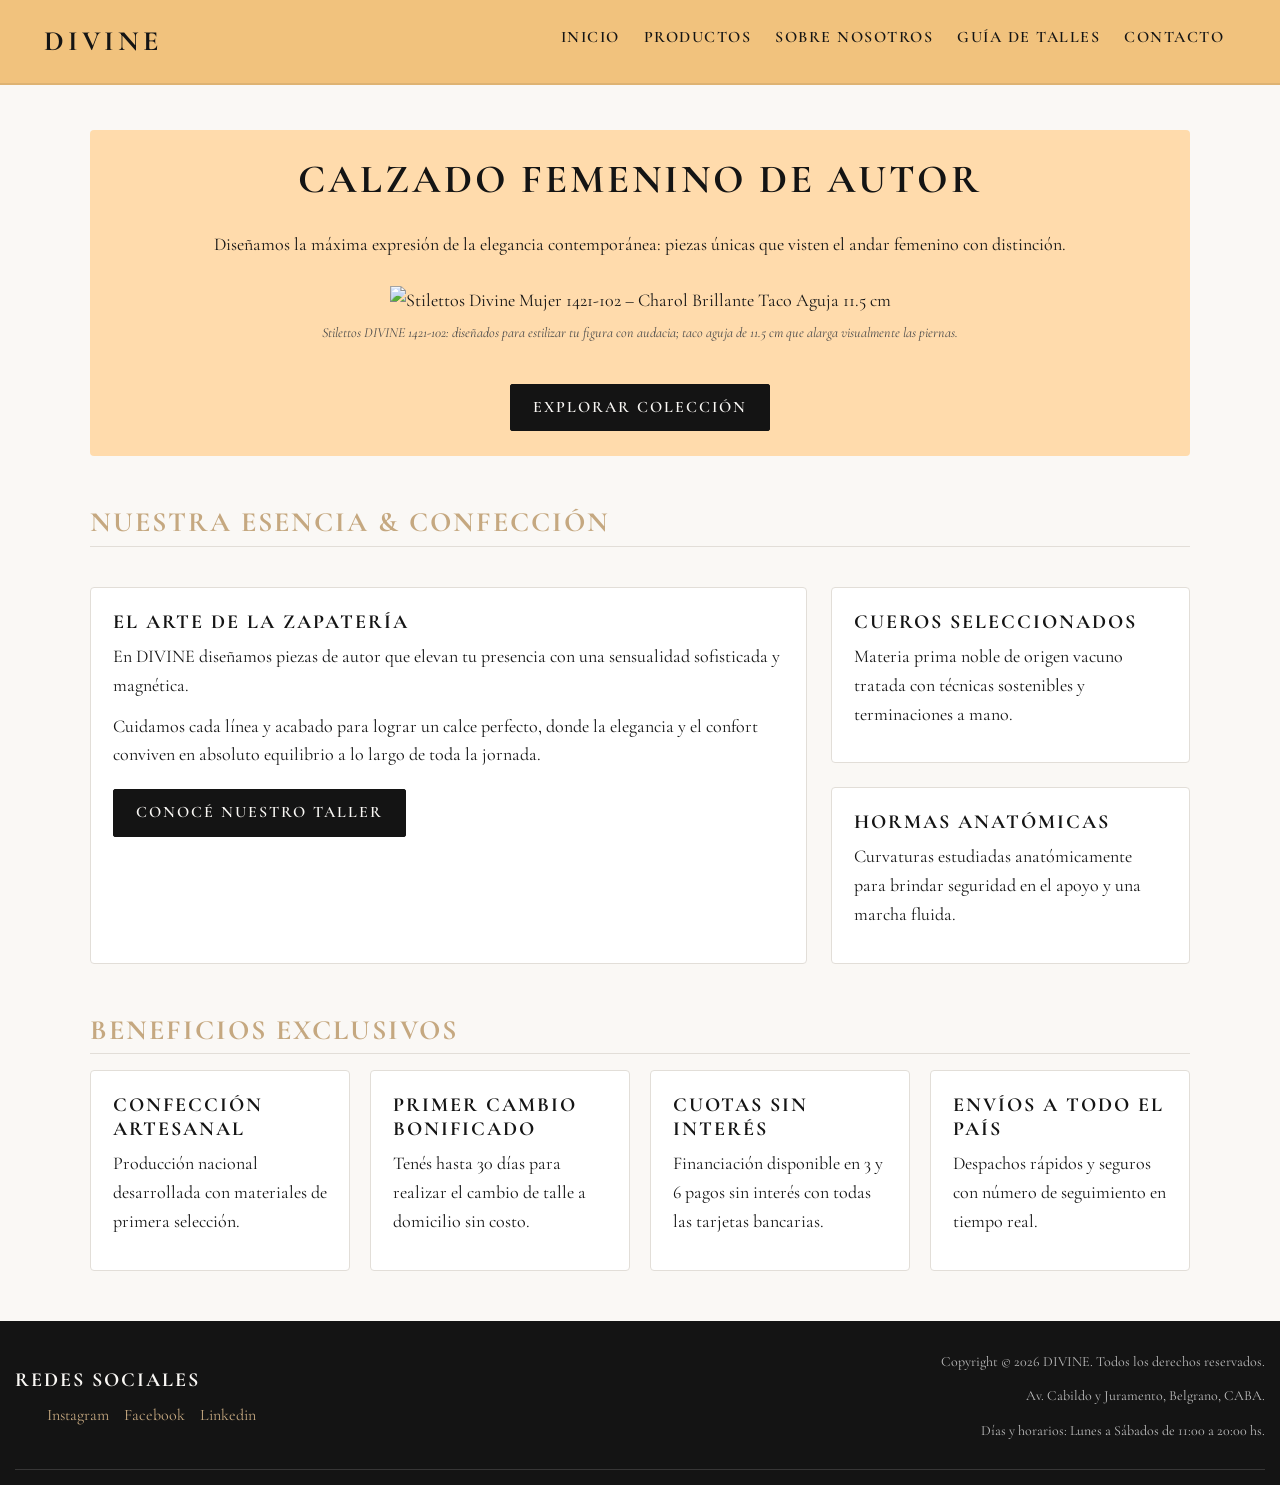
==== index.html @ efc58c6a "integracion de  bootstrap  aplicando navbar, responsive, carousel layout" ====
<!DOCTYPE html>
<html lang="es">

<head>
    <meta charset="UTF-8">
    <meta name="viewport" content="width=device-width, initial-scale=1.0">
    <title>DIVINE | Inicio</title>
    <!-- Google Fonts -->
    <link rel="preconnect" href="https://fonts.googleapis.com">
    <link rel="preconnect" href="https://fonts.gstatic.com" crossorigin>
    <link href="https://fonts.googleapis.com/css2?family=Cormorant+Garamond:ital,wght@0,300..700;1,300..700&family=Playfair+Display:ital,wght@0,400..900;1,400..900&family=Playwrite+BE+WAL+Guides&display=swap" rel="stylesheet">
    <!-- Bootstrap  -->
    <link href="https://cdn.jsdelivr.net/npm/bootstrap@5.3.3/dist/css/bootstrap.min.css" rel="stylesheet" integrity="sha384-QWTKZyjpPEjISv5WaRU9OFeRpok6YctnYmDr5pNlyT2bRjXh0JMhjY6hW+ALEwIH" crossorigin="anonymous">
    <!-- css -->
    <link rel="stylesheet" href="styles/styles.css">
</head>

<body>

    <!-- Header con Navbar responsiva de Bootstrap con menú colapsable -->
    <header class="p-0">
        <nav class="navbar navbar-expand-lg navbar-divine w-100">
            <div class="container-fluid px-3 px-lg-4">
                <a class="navbar-brand navbar-brand-divine" href="index.html">DIVINE</a>
                <button class="navbar-toggler" type="button" data-bs-toggle="collapse" data-bs-target="#navDivineMenu" aria-controls="navDivineMenu" aria-expanded="false" aria-label="Abrir menú de navegación">
                    <span class="navbar-toggler-icon"></span>
                </button>
                <div class="collapse navbar-collapse justify-content-end" id="navDivineMenu">
                    <ul class="navbar-nav mb-2 mb-lg-0 text-center">
                        <li class="nav-item"><a class="nav-link nav-link-divine active" aria-current="page" href="index.html">Inicio</a></li>
                        <li class="nav-item"><a class="nav-link nav-link-divine" href="pages/productos.html">Productos</a></li>
                        <li class="nav-item"><a class="nav-link nav-link-divine" href="pages/sobre-nosotros.html">Sobre nosotros</a></li>
                        <li class="nav-item"><a class="nav-link nav-link-divine" href="pages/guia-talles.html">Guía de Talles</a></li>
                        <li class="nav-item"><a class="nav-link nav-link-divine" href="pages/contacto.html">Contacto</a></li>
                    </ul>
                </div>
            </div>
        </nav>
    </header>

    <main>
        <!-- Sección de presentación Hero -->
        <section class="hero">
            <h1>Calzado Femenino de Autor</h1>
            <p>Diseñamos la máxima expresión de la elegancia contemporánea: piezas únicas que visten el andar femenino con distinción.</p>
            <figure>
                <img src="img/stilettos-beige-divine.jpg" alt="Stilettos Divine Mujer 1421-102 – Charol Brillante Taco Aguja 11.5 cm">
                <figcaption>Stilettos DIVINE 1421-102: diseñados para estilizar tu figura con audacia; taco aguja de 11.5 cm que alarga visualmente las piernas.</figcaption>
            </figure>
            <a href="pages/productos.html" class="btn-divine mt-2">Explorar Colección</a>
        </section>

        <!-- SECCIÓN MAESTRA CON CSS GRID Y GRID-TEMPLATE-AREAS (Con interacción de tarjetas) -->
        <section class="grid-complejo">
            <h2 class="area-titulo">Nuestra Esencia & Confección</h2>

            <article class="area-principal">
                <h3>El Arte de la Zapatería</h3>
                <p>En DIVINE diseñamos piezas de autor que elevan tu presencia con una sensualidad sofisticada y magnética.</p>
                <p>Cuidamos cada línea y acabado para lograr un calce perfecto, donde la elegancia y el confort conviven en absoluto equilibrio a lo largo de toda la jornada.</p>
                <a href="pages/sobre-nosotros.html" class="btn-divine mt-2 align-self-start">Conocé Nuestro Taller</a>
            </article>

            <article class="area-item-uno">
                <h3>Cueros Seleccionados</h3>
                <p>Materia prima noble de origen vacuno tratada con técnicas sostenibles y terminaciones a mano.</p>
            </article>

            <article class="area-item-dos">
                <h3>Hormas Anatómicas</h3>
                <p>Curvaturas estudiadas anatómicamente para brindar seguridad en el apoyo y una marcha fluida.</p>
            </article>
        </section>

        <!-- Sección de beneficios responsiva (Tarjetas con pseudoclase :hover) -->
        <section>
            <h2>Beneficios Exclusivos</h2>
            <div class="contenedor-beneficios">
                <article>
                    <h3>Confección Artesanal</h3>
                    <p>Producción nacional desarrollada con materiales de primera selección.</p>
                </article>

                <article>
                    <h3>Primer Cambio Bonificado</h3>
                    <p>Tenés hasta 30 días para realizar el cambio de talle a domicilio sin costo.</p>
                </article>

                <article>
                    <h3>Cuotas Sin Interés</h3>
                    <p>Financiación disponible en 3 y 6 pagos sin interés con todas las tarjetas bancarias.</p>
                </article>

                <article>
                    <h3>Envíos a Todo el País</h3>
                    <p>Despachos rápidos y seguros con número de seguimiento en tiempo real.</p>
                </article>
            </div>
        </section>
    </main>

    <footer>
        <div class="contenedor-footer">
            <div>
                <h3 class="redessocialeswhite">Redes sociales</h3>
                <ul>
                    <li><a href="https://www.instagram.com/" target="_blank" rel="noopener noreferrer">Instagram</a></li>
                    <li><a href="http://www.facebook.com" target="_blank" rel="noopener noreferrer">Facebook</a></li>
                    <li><a href="https://ar.linkedin.com/" target="_blank" rel="noopener noreferrer">Linkedin</a></li>
                </ul>
            </div>

            <div>
                <p>Copyright © 2026 DIVINE. Todos los derechos reservados.</p>
                <p>Av. Cabildo y Juramento, Belgrano, CABA.</p>
                <p>Días y horarios: Lunes a Sábados de 11:00 a 20:00 hs.</p>
            </div>
        </div>
    </footer>

    <!-- Bootstrap -->
    <script src="https://cdn.jsdelivr.net/npm/bootstrap@5.3.3/dist/js/bootstrap.bundle.min.js" integrity="sha384-YvpcrYf0tY3lHB60NNkmXc5s9fDVZLESaAA55NDzOxhy9GkcIdslK1eN7N6jIeHz" crossorigin="anonymous"></script>

</body>
</html>
---- styles/styles.css ----
/* ==========================================================================
   RESETEO GLOBAL Y BOX MODEL (MOBILE-FIRST)
   ========================================================================== */
* {
    margin: 0;
    padding: 0;
    box-sizing: border-box;
}

/* ==========================================================================
   TIPOGRAFÍA Y ESTILOS GENERALES DEL CUERPO (BASE MOBILE)
   ========================================================================== */
body {
    font-family: 'Cormorant Garamond', Georgia, serif;
    font-size: 18px;
    font-weight: 400;
    line-height: 1.6;
    color: #141414;            /* Negro carbón */
    background-color: #FAF8F5; /* Marfil / blanco hueso */
    overflow-x: hidden;
}

p {
    margin-bottom: 12px;
}

img {
    max-width: 100%;
    height: auto;
    display: block;
}


/* ==========================================================================
   ============================== HEADER ====================================
   ========================================================================== */

/* Base mobile: apilado vertical y fluido */
header {
    background-color: rgb(241, 194, 125);
    padding: 16px 20px;
    display: flex;
    flex-direction: column;
    align-items: center;
    gap: 12px;
    border-bottom: 1px solid rgba(0, 0, 0, 0.08);
}

header h1,
.logo-marca {
    font-family: 'Cormorant Garamond', Georgia, serif;
    font-size: 28px;
    font-weight: 700;
    text-transform: uppercase;
    letter-spacing: 4px;
    color: #141414 !important;
    text-decoration: none;
    margin-bottom: 0;
}

/* Navbar de Bootstrap adaptada a la marca */
.navbar-divine {
    background-color: rgb(241, 194, 125) !important;
    border-bottom: 1px solid rgba(0, 0, 0, 0.08);
    padding: 14px 20px;
}

.navbar-brand-divine {
    font-family: 'Cormorant Garamond', Georgia, serif;
    font-size: 28px;
    font-weight: 700;
    text-transform: uppercase;
    letter-spacing: 4px;
    color: #141414 !important;
    text-decoration: none;
    transition: opacity 0.25s ease;
}

.navbar-brand-divine:hover {
    opacity: 0.85;
}

.nav-link-divine {
    font-family: 'Cormorant Garamond', Georgia, serif;
    font-size: 16px;
    font-weight: 600;
    text-transform: uppercase;
    letter-spacing: 1.5px;
    color: #141414 !important;
    padding: 6px 12px !important;
    transition: color 0.25s ease;
}

.nav-link-divine:hover {
    color: #ffffff !important;
}

.nav-link-divine:focus {
    outline: 2px dashed #141414;
    outline-offset: 2px;
}

.nav-link-divine:active {
    color: #734c0f !important;
}

.navbar-toggler {
    border-color: #141414 !important;
}

/* Navegación tradicional */
nav {
    display: flex;
    flex-wrap: wrap;
    justify-content: center;
    align-items: center;
    gap: 14px;
}

nav a {
    font-family: 'Cormorant Garamond', Georgia, serif;
    font-size: 15px;
    font-weight: 600;
    text-transform: uppercase;
    letter-spacing: 1.5px;
    text-decoration: none;
    color: #141414;
    padding-bottom: 2px;
    transition: color 0.2s ease, border-bottom 0.2s ease;
}

nav a:hover {
    color: #ffffff;
    border-bottom: 1px solid #ffffff;
}


/* ==========================================================================
   =============================== MAIN =====================================
   ========================================================================== */

main {
    width: 100%;
    max-width: 1150px;
    margin: 25px auto;
    padding: 0 15px;
}

/* Encabezados y jerarquía */
h1, h2, h3, h4 {
    font-family: 'Cormorant Garamond', Georgia, serif;
    font-weight: 700;
    text-transform: uppercase;
    letter-spacing: 2px;
    color: #141414;
}

h1 {
    font-size: 32px;
    letter-spacing: 3px;
    text-align: center;
    margin-bottom: 12px;
}

h2 {
    font-size: 24px;
    color: #C5A880;            /* Dorado champagne */
    margin-bottom: 16px;
    border-bottom: 1px solid #E2DED8;
    padding-bottom: 6px;
}

h3 {
    font-size: 20px;
    margin-bottom: 8px;
}

section {
    margin-bottom: 35px;
}

/* Hero Section Base Mobile */
.hero {
    background-color: rgb(255, 219, 172);
    padding: 25px 15px;
    border-radius: 4px;
    display: flex;
    flex-direction: column;
    align-items: center;
    text-align: center;
    gap: 15px;
}

.hero figure {
    display: flex;
    flex-direction: column;
    align-items: center;
    gap: 8px;
}

.hero figcaption {
    font-size: 14px;
    font-style: italic;
    color: #4A4A4A;
    max-width: 650px;
}

/* ==========================================================================
   CAROUSEL BOOTSTRAP ADAPTADO Y CORREGIDO
   ========================================================================== */
.carousel-divine {
    max-width: 900px;              /* Ancho acotado para calzado editorial */
    margin: 0 auto 40px auto;     /* Centrado horizontal */
    border-radius: 6px;
    overflow: hidden;
    background-color: #141414;     /* Fondo negro para eliminar franjas desalineadas */
    box-shadow: 0 8px 24px rgba(0, 0, 0, 0.12);
}

.carousel-divine .carousel-item {
    height: 480px;                 /* Altura equilibrada para ver todo el zapato */
    background-color: #141414;
    text-align: center;
}

.carousel-divine .carousel-item img {
    height: 100%;
    width: 100%;
    object-fit: contain;           /* Muestra el producto completo sin recortarlo */
    object-position: center;
    display: block;
    margin: 0 auto;
    transition: transform 0.4s ease;
}

.carousel-divine .carousel-item:hover img {
    transform: scale(1.02);
}

/* Epígrafes legibles sobre la foto */
.carousel-caption-divine {
    background: rgba(20, 20, 20, 0.75);
    backdrop-filter: blur(4px);
    border-radius: 4px;
    padding: 10px 18px;
    bottom: 25px;
    left: 10%;
    right: 10%;
}

.carousel-caption-divine h3 {
    color: #FAF8F5;
    font-size: 20px;
    letter-spacing: 2px;
    margin-bottom: 4px;
}

.carousel-caption-divine p {
    color: #dfd9ce;
    font-size: 14px;
    margin-bottom: 0;
}

/* Controles anterior y siguiente */
.carousel-control-prev,
.carousel-control-next {
    width: 8%;
    transition: background-color 0.3s ease;
}

.carousel-control-prev:hover,
.carousel-control-next:hover {
    background-color: rgba(20, 20, 20, 0.3);
}

/* Ajuste responsive para celulares */
@media (max-width: 768px) {
    .carousel-divine .carousel-item {
        height: 320px;
    }

    .carousel-caption-divine {
        bottom: 15px;
        padding: 6px 12px;
    }

    .carousel-caption-divine h3 {
        font-size: 16px;
    }

    .carousel-caption-divine p {
        font-size: 12px;
    }
}

/* --------------------------------------------------------------------------
   CSS GRID MAESTRO (Mobile-First: 1 columna con grid-template-areas)
   -------------------------------------------------------------------------- */
.grid-complejo {
    display: grid;
    grid-template-columns: 1fr;
    grid-template-areas:
        "area-titulo"
        "area-principal"
        "area-item-uno"
        "area-item-dos";
    gap: 18px;
}

.area-titulo {
    grid-area: area-titulo;
}

.area-principal {
    grid-area: area-principal;
}

.area-item-uno {
    grid-area: area-item-uno;
}

.area-item-dos {
    grid-area: area-item-dos;
}

/* Tarjetas y Contenedores Pequeños (Box Model: padding >= 20px) */
article,
.tarjeta-grid {
    background-color: #FFFFFF;
    border: 1px solid #E2DED8;
    border-radius: 4px;
    padding: 22px;              /* Cumple con el mínimo de 20px */
    display: flex;
    flex-direction: column;
    justify-content: flex-start;
    transition: transform 0.25s ease, box-shadow 0.25s ease, border-color 0.25s ease;
}

article:hover,
.tarjeta-grid:hover {
    transform: translateY(-4px);
    box-shadow: 0 8px 20px rgba(0, 0, 0, 0.08);
    border-color: #C5A880;
}

/* Contenedor flexible de beneficios para móvil */
.contenedor-beneficios {
    display: flex;
    flex-direction: column;
    gap: 18px;
}

/* Botón interactivo general */
.btn-divine {
    display: inline-block;
    background-color: #141414;
    color: #FAF8F5;
    padding: 10px 22px;
    font-family: 'Cormorant Garamond', Georgia, serif;
    font-size: 16px;
    font-weight: 600;
    text-transform: uppercase;
    letter-spacing: 2px;
    border: 1px solid #141414;
    border-radius: 2px;
    text-decoration: none;
    transition: background-color 0.25s ease, color 0.25s ease, transform 0.15s ease, box-shadow 0.25s ease;
}

.btn-divine:hover {
    background-color: #C5A880;
    color: #141414;
    border-color: #C5A880;
    box-shadow: 0 4px 12px rgba(197, 168, 128, 0.35);
}

.btn-divine:focus {
    outline: 2px dashed #141414;
    outline-offset: 3px;
}

.btn-divine:active {
    background-color: #996515;
    transform: scale(0.98);
}

/* Listas ordenadas e ítems descriptivos */
ol, ul {
    margin-left: 20px;
    margin-bottom: 15px;
}

li {
    margin-bottom: 8px;
}

/* ==========================================================================
   SECCIÓN DE RESEÑAS Y COMENTARIOS (PAGES/PRODUCTOS.HTML)
   ========================================================================== */
.seccion-resenas {
    margin-top: 50px;
    margin-bottom: 50px;
}

.tarjeta-resena {
    background-color: #FFFFFF;
    border: 1px solid #E2DED8;
    border-radius: 4px;
    padding: 24px; /* Supera el mínimo de 20px */
    display: flex;
    flex-direction: column;
    justify-content: space-between;
    transition: transform 0.25s ease, box-shadow 0.25s ease, border-color 0.25s ease;
}

/* Efecto hover interactivo */
.tarjeta-resena:hover {
    transform: translateY(-4px);
    box-shadow: 0 8px 20px rgba(0, 0, 0, 0.08);
    border-color: #C5A880;
}

.estrellas-calificacion {
    color: #C5A880; /* Dorado champagne */
    font-size: 18px;
    letter-spacing: 2px;
}

.resena-producto {
    font-size: 19px;
    font-weight: 700;
    color: #141414;
    margin-bottom: 8px;
}

.resena-texto {
    font-style: italic;
    font-size: 16px;
    color: #333333;
    line-height: 1.5;
    flex-grow: 1;
    margin-bottom: 15px;
}

.resena-autor {
    display: flex;
    justify-content: space-between;
    align-items: center;
    border-top: 1px solid #E2DED8;
    padding-top: 10px;
    font-size: 14px;
}

.autor-nombre {
    font-weight: 600;
    color: #141414;
    text-transform: uppercase;
    letter-spacing: 1px;
}

.autor-ciudad {
    color: #777777;
    font-style: italic;
}


/* ==========================================================================
   ============================== FOOTER ====================================
   ========================================================================== */

footer {
    background-color: #141414;
    color: #FAF8F5;
    padding: 30px 15px 15px;
    display: flex;
    flex-direction: column;
    align-items: center;
    gap: 20px;
}

.contenedor-footer {
    width: 100%;
    display: flex;
    flex-direction: column;
    align-items: center;
    gap: 15px;
    padding-bottom: 15px;
    border-bottom: 1px solid rgba(250, 248, 245, 0.15);
    text-align: center;
}

.redessocialeswhite {
    color: #FAF8F5;
}

footer ul {
    list-style: none;
    display: flex;
    gap: 15px;
    margin-left: 0;
    margin-bottom: 0;
}

footer a {
    color: #C5A880;
    text-decoration: none;
    font-size: 16px;
    transition: color 0.2s ease;
}

footer a:hover {
    color: #FAF8F5;
    text-decoration: underline;
}

footer div:last-child p {
    text-align: center;
    font-size: 14px;
    color: #BDBDBD;
}


/* ==========================================================================
   BREAKPOINT DESKTOP (CRITERIO: min-width: 1024px)
   ========================================================================== */
@media (min-width: 1024px) {

    /* Header distribuido con logo a un extremo y enlaces al otro */
    header {
        padding: 20px 45px;
        flex-direction: row;
        justify-content: space-between;
    }

    nav {
        gap: 26px;
    }

    nav a {
        font-size: 17px;
    }

    main {
        margin: 45px auto;
        padding: 0 25px;
    }

    h1 {
        font-size: 40px;
    }

    h2 {
        font-size: 28px;
    }

    section {
        margin-bottom: 50px;
    }

    /* Transformación a Grilla Multicolumna con unidades fr */
    .grid-complejo {
        grid-template-columns: 2fr 1fr;
        grid-template-rows: auto 1fr 1fr;
        grid-template-areas:
            "area-titulo       area-titulo"
            "area-principal    area-item-uno"
            "area-principal    area-item-dos";
        gap: 24px;
    }

    /* Beneficios en fila de 4 columnas fluidas con Flexbox */
    .contenedor-beneficios {
        flex-direction: row;
        flex-wrap: wrap;
        gap: 20px;
    }

    .contenedor-beneficios article {
        flex: 1 1 calc(25% - 20px);
        min-width: 220px;
    }

    /* Footer en fila con separación simétrica */
    .contenedor-footer {
        flex-direction: row;
        justify-content: space-between;
        text-align: left;
    }

    footer div:last-child p { 
        text-align: right;
    }
}
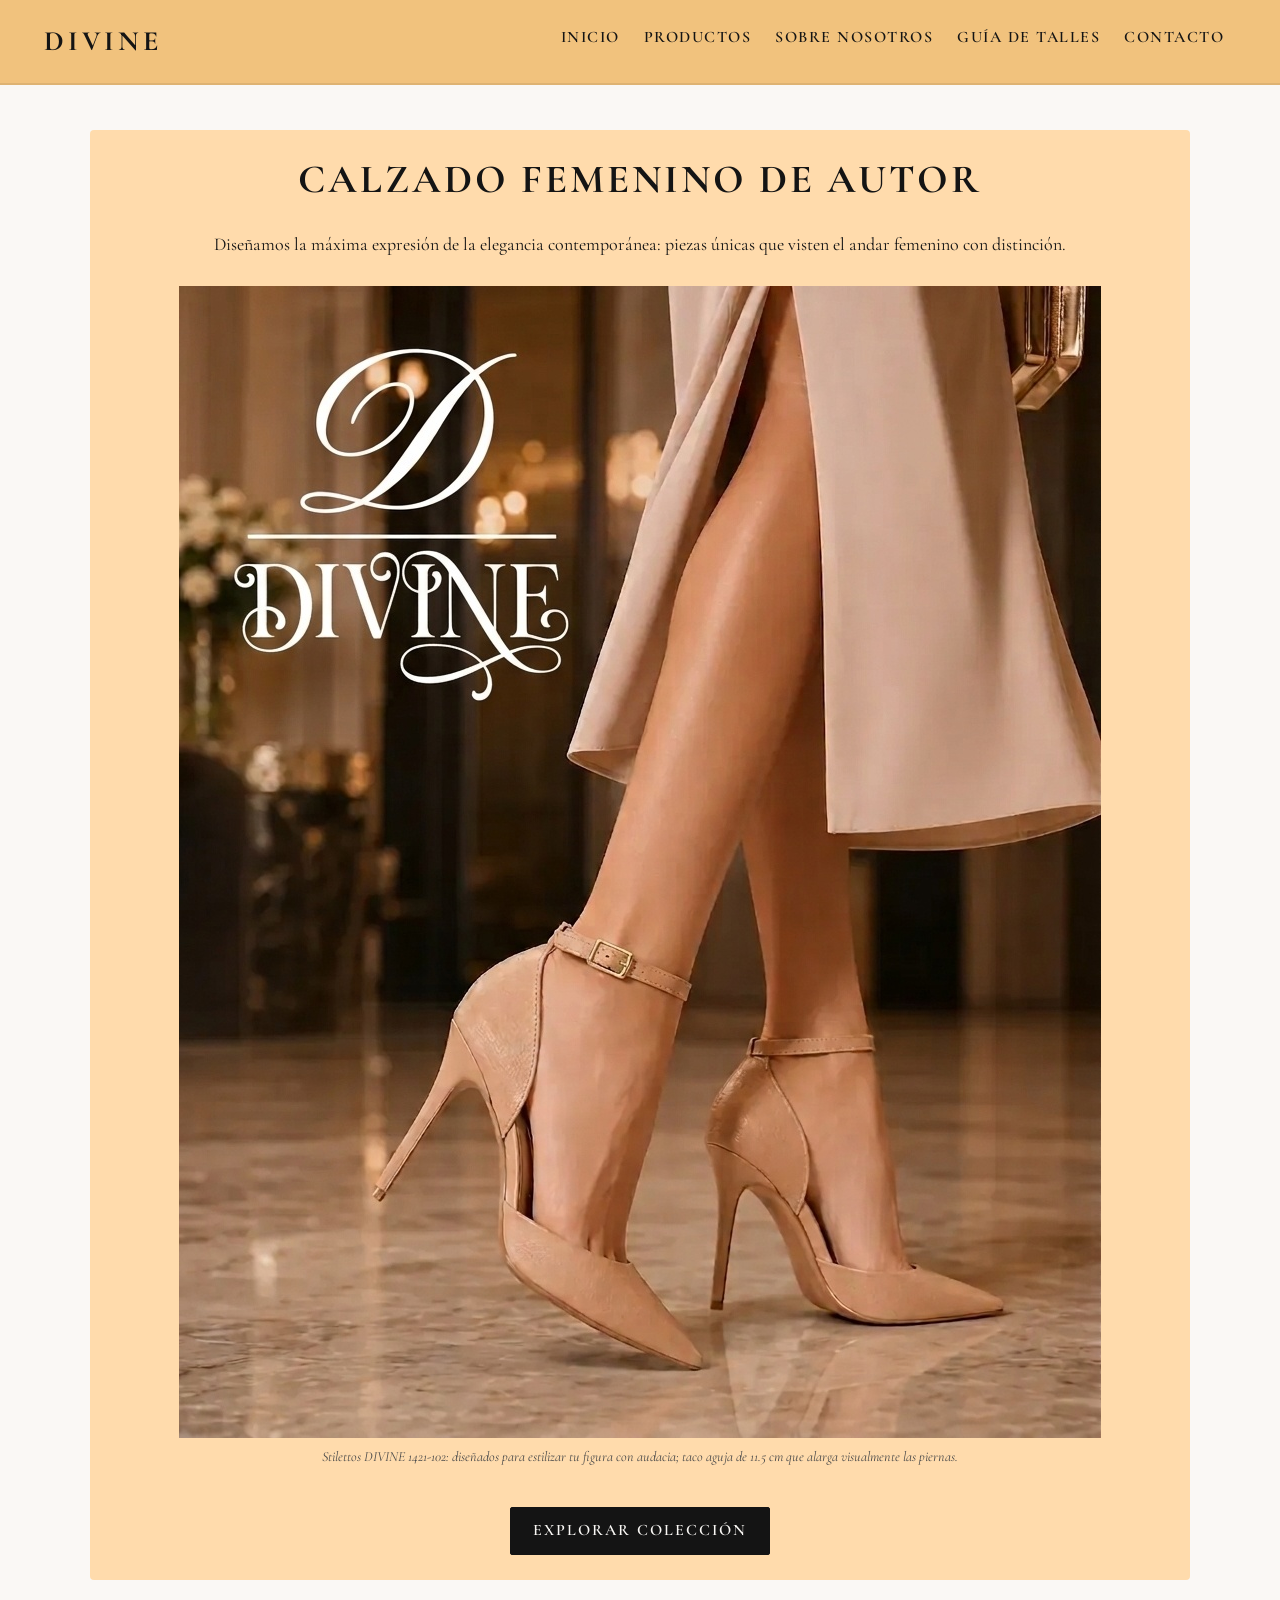
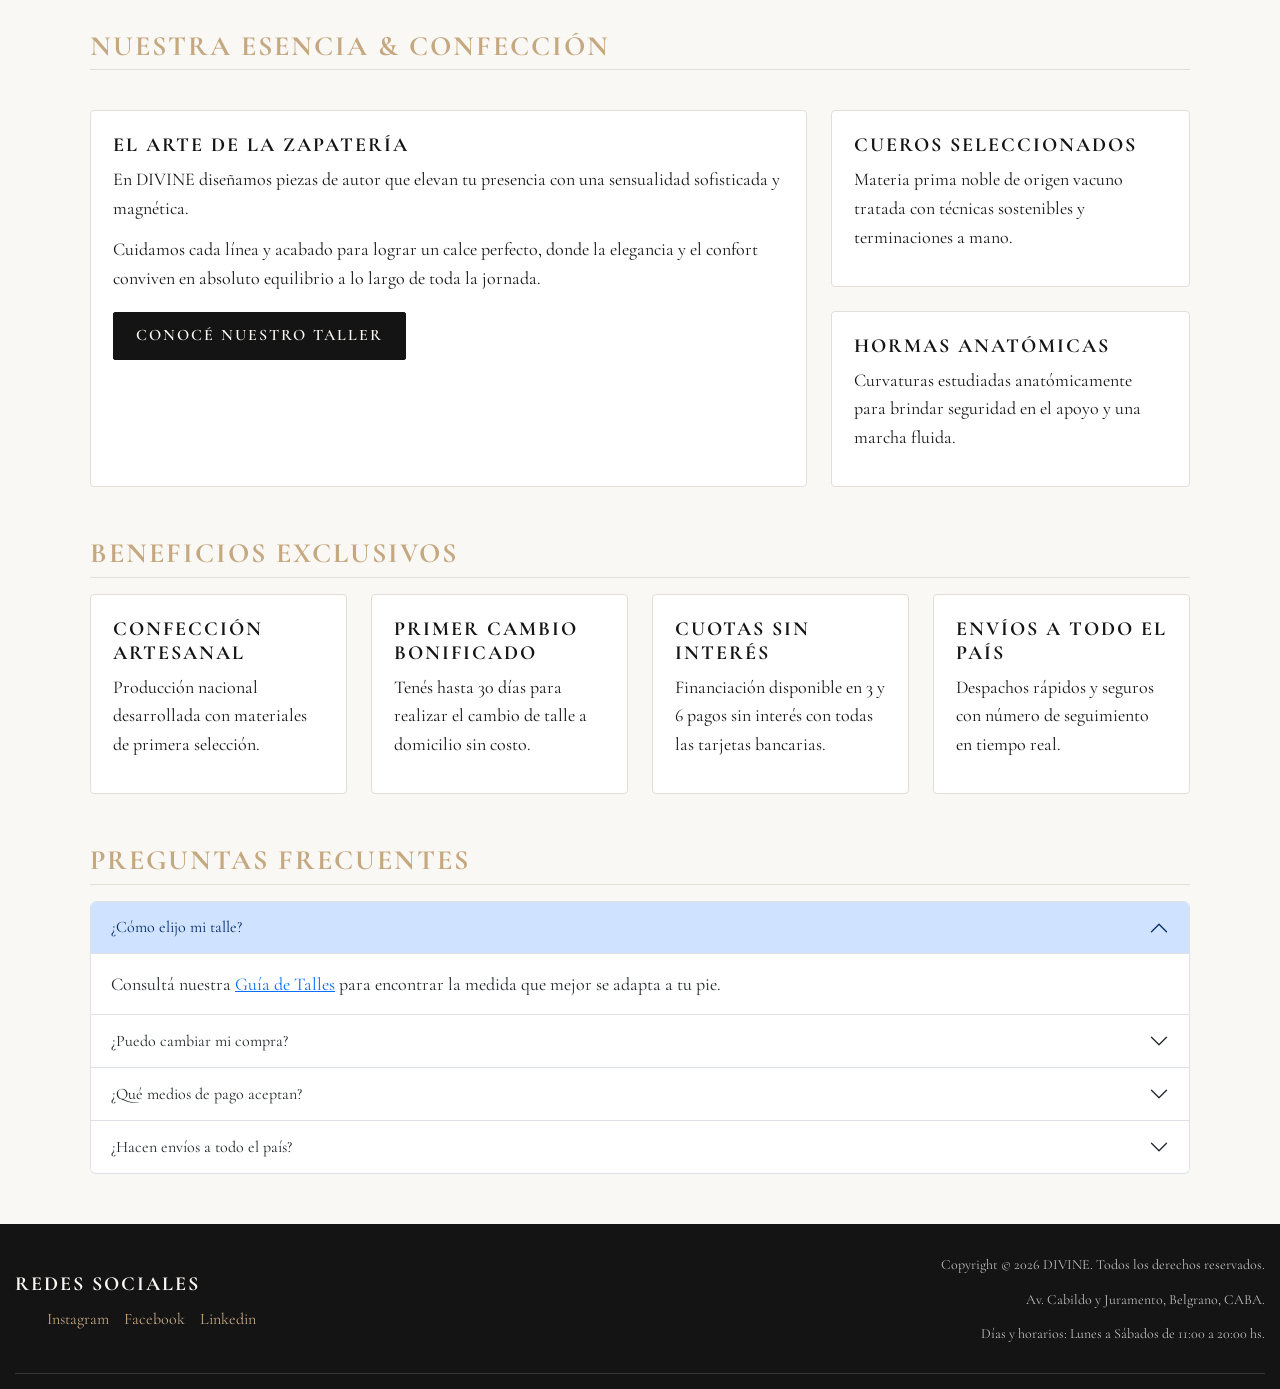
==== commit 7351c923: "Agrego grid de Bootstrap y acordeón en index.html" ====
--- a/index.html
+++ b/index.html
@@ -72,29 +72,98 @@
             </article>
         </section>
 
-        <!-- Sección de beneficios responsiva (Tarjetas con pseudoclase :hover) -->
+        <!-- Sección de beneficios con GRID SYSTEM DE BOOTSTRAP (row / col) -->
+        <!-- 1 columna en celular, 2 en tablet y 4 en pantallas grandes -->
         <section>
             <h2>Beneficios Exclusivos</h2>
-            <div class="contenedor-beneficios">
-                <article>
-                    <h3>Confección Artesanal</h3>
-                    <p>Producción nacional desarrollada con materiales de primera selección.</p>
-                </article>
+            <div class="row g-4">
+                <div class="col-12 col-md-6 col-lg-3">
+                    <article class="h-100">
+                        <h3>Confección Artesanal</h3>
+                        <p>Producción nacional desarrollada con materiales de primera selección.</p>
+                    </article>
+                </div>
 
-                <article>
-                    <h3>Primer Cambio Bonificado</h3>
-                    <p>Tenés hasta 30 días para realizar el cambio de talle a domicilio sin costo.</p>
-                </article>
+                <div class="col-12 col-md-6 col-lg-3">
+                    <article class="h-100">
+                        <h3>Primer Cambio Bonificado</h3>
+                        <p>Tenés hasta 30 días para realizar el cambio de talle a domicilio sin costo.</p>
+                    </article>
+                </div>
 
-                <article>
-                    <h3>Cuotas Sin Interés</h3>
-                    <p>Financiación disponible en 3 y 6 pagos sin interés con todas las tarjetas bancarias.</p>
-                </article>
+                <div class="col-12 col-md-6 col-lg-3">
+                    <article class="h-100">
+                        <h3>Cuotas Sin Interés</h3>
+                        <p>Financiación disponible en 3 y 6 pagos sin interés con todas las tarjetas bancarias.</p>
+                    </article>
+                </div>
 
-                <article>
-                    <h3>Envíos a Todo el País</h3>
-                    <p>Despachos rápidos y seguros con número de seguimiento en tiempo real.</p>
-                </article>
+                <div class="col-12 col-md-6 col-lg-3">
+                    <article class="h-100">
+                        <h3>Envíos a Todo el País</h3>
+                        <p>Despachos rápidos y seguros con número de seguimiento en tiempo real.</p>
+                    </article>
+                </div>
+            </div>
+        </section>
+
+        <!-- COMPONENTE INTERACTIVO DE BOOTSTRAP: Acordeón de preguntas frecuentes -->
+        <section>
+            <h2>Preguntas Frecuentes</h2>
+            <div class="accordion accordion-divine" id="faqDivine">
+
+                <div class="accordion-item">
+                    <h3 class="accordion-header">
+                        <button class="accordion-button" type="button" data-bs-toggle="collapse" data-bs-target="#faq1" aria-expanded="true" aria-controls="faq1">
+                            ¿Cómo elijo mi talle?
+                        </button>
+                    </h3>
+                    <div id="faq1" class="accordion-collapse collapse show" data-bs-parent="#faqDivine">
+                        <div class="accordion-body">
+                            Consultá nuestra <a href="pages/guia-talles.html">Guía de Talles</a> para encontrar la medida que mejor se adapta a tu pie.
+                        </div>
+                    </div>
+                </div>
+
+                <div class="accordion-item">
+                    <h3 class="accordion-header">
+                        <button class="accordion-button collapsed" type="button" data-bs-toggle="collapse" data-bs-target="#faq2" aria-expanded="false" aria-controls="faq2">
+                            ¿Puedo cambiar mi compra?
+                        </button>
+                    </h3>
+                    <div id="faq2" class="accordion-collapse collapse" data-bs-parent="#faqDivine">
+                        <div class="accordion-body">
+                            Sí. Tenés hasta 30 días para realizar el primer cambio de talle a domicilio, sin costo.
+                        </div>
+                    </div>
+                </div>
+
+                <div class="accordion-item">
+                    <h3 class="accordion-header">
+                        <button class="accordion-button collapsed" type="button" data-bs-toggle="collapse" data-bs-target="#faq3" aria-expanded="false" aria-controls="faq3">
+                            ¿Qué medios de pago aceptan?
+                        </button>
+                    </h3>
+                    <div id="faq3" class="accordion-collapse collapse" data-bs-parent="#faqDivine">
+                        <div class="accordion-body">
+                            Aceptamos todas las tarjetas bancarias, con financiación en 3 y 6 cuotas sin interés.
+                        </div>
+                    </div>
+                </div>
+
+                <div class="accordion-item">
+                    <h3 class="accordion-header">
+                        <button class="accordion-button collapsed" type="button" data-bs-toggle="collapse" data-bs-target="#faq4" aria-expanded="false" aria-controls="faq4">
+                            ¿Hacen envíos a todo el país?
+                        </button>
+                    </h3>
+                    <div id="faq4" class="accordion-collapse collapse" data-bs-parent="#faqDivine">
+                        <div class="accordion-body">
+                            Sí, enviamos a todo el país con número de seguimiento en tiempo real.
+                        </div>
+                    </div>
+                </div>
+
             </div>
         </section>
     </main>
@@ -122,4 +191,4 @@
     <script src="https://cdn.jsdelivr.net/npm/bootstrap@5.3.3/dist/js/bootstrap.bundle.min.js" integrity="sha384-YvpcrYf0tY3lHB60NNkmXc5s9fDVZLESaAA55NDzOxhy9GkcIdslK1eN7N6jIeHz" crossorigin="anonymous"></script>
 
 </body>
-</html>+</html>
--- a/styles/styles.css
+++ b/styles/styles.css
@@ -1,594 +1,530 @@
-
-/* ==========================================================================
-   RESETEO GLOBAL Y BOX MODEL (MOBILE-FIRST)
-   ========================================================================== */
 * {
-    margin: 0;
-    padding: 0;
-    box-sizing: border-box;
-}
-
-/* ==========================================================================
-   TIPOGRAFÍA Y ESTILOS GENERALES DEL CUERPO (BASE MOBILE)
-   ========================================================================== */
+  margin: 0;
+  padding: 0;
+  box-sizing: border-box;
+}
+
 body {
-    font-family: 'Cormorant Garamond', Georgia, serif;
-    font-size: 18px;
-    font-weight: 400;
-    line-height: 1.6;
-    color: #141414;            /* Negro carbón */
-    background-color: #FAF8F5; /* Marfil / blanco hueso */
-    overflow-x: hidden;
+  background-color: #FAF8F5;
+  overflow-x: hidden;
 }
 
 p {
-    margin-bottom: 12px;
+  margin-bottom: 12px;
 }
 
 img {
-    max-width: 100%;
-    height: auto;
-    display: block;
-}
-
-
-/* ==========================================================================
-   ============================== HEADER ====================================
-   ========================================================================== */
-
-/* Base mobile: apilado vertical y fluido */
+  max-width: 100%;
+  height: auto;
+  display: block;
+}
+
+main {
+  width: 100%;
+  max-width: 1150px;
+  margin: 25px auto;
+  padding: 0 15px;
+}
+@media (min-width: 1024px) {
+  main {
+    margin: 45px auto;
+    padding: 0 25px;
+  }
+}
+
+section {
+  margin-bottom: 35px;
+}
+@media (min-width: 1024px) {
+  section {
+    margin-bottom: 50px;
+  }
+}
+
+ol,
+ul {
+  margin-left: 20px;
+  margin-bottom: 15px;
+}
+
+li {
+  margin-bottom: 8px;
+}
+
+body {
+  font-family: "Cormorant Garamond", Georgia, serif;
+  font-size: 18px;
+  font-weight: 400;
+  line-height: 1.6;
+  color: #141414;
+}
+
+h1,
+h2,
+h3,
+h4 {
+  font-family: "Cormorant Garamond", Georgia, serif;
+  font-weight: 700;
+  text-transform: uppercase;
+  letter-spacing: 2px;
+  color: #141414;
+}
+
+h1 {
+  font-size: 32px;
+  letter-spacing: 3px;
+  text-align: center;
+  margin-bottom: 12px;
+}
+@media (min-width: 1024px) {
+  h1 {
+    font-size: 40px;
+  }
+}
+
+h2 {
+  font-size: 24px;
+  color: #C5A880;
+  margin-bottom: 16px;
+  border-bottom: 1px solid #E2DED8;
+  padding-bottom: 6px;
+}
+@media (min-width: 1024px) {
+  h2 {
+    font-size: 28px;
+  }
+}
+
+h3 {
+  font-size: 20px;
+  margin-bottom: 8px;
+}
+
 header {
-    background-color: rgb(241, 194, 125);
-    padding: 16px 20px;
-    display: flex;
-    flex-direction: column;
-    align-items: center;
-    gap: 12px;
-    border-bottom: 1px solid rgba(0, 0, 0, 0.08);
+  background-color: rgb(241, 194, 125);
+  padding: 16px 20px;
+  display: flex;
+  flex-direction: column;
+  align-items: center;
+  gap: 12px;
+  border-bottom: 1px solid rgba(0, 0, 0, 0.08);
+}
+@media (min-width: 1024px) {
+  header {
+    padding: 20px 45px;
+    flex-direction: row;
+    justify-content: space-between;
+  }
 }
 
 header h1,
 .logo-marca {
-    font-family: 'Cormorant Garamond', Georgia, serif;
-    font-size: 28px;
-    font-weight: 700;
-    text-transform: uppercase;
-    letter-spacing: 4px;
-    color: #141414 !important;
-    text-decoration: none;
-    margin-bottom: 0;
-}
-
-/* Navbar de Bootstrap adaptada a la marca */
+  font-family: "Cormorant Garamond", Georgia, serif;
+  font-size: 28px;
+  font-weight: 700;
+  text-transform: uppercase;
+  letter-spacing: 4px;
+  color: #141414 !important;
+  text-decoration: none;
+  margin-bottom: 0;
+}
+
 .navbar-divine {
-    background-color: rgb(241, 194, 125) !important;
-    border-bottom: 1px solid rgba(0, 0, 0, 0.08);
-    padding: 14px 20px;
+  background-color: rgb(241, 194, 125) !important;
+  border-bottom: 1px solid rgba(0, 0, 0, 0.08);
+  padding: 14px 20px;
 }
 
 .navbar-brand-divine {
-    font-family: 'Cormorant Garamond', Georgia, serif;
-    font-size: 28px;
-    font-weight: 700;
-    text-transform: uppercase;
-    letter-spacing: 4px;
-    color: #141414 !important;
-    text-decoration: none;
-    transition: opacity 0.25s ease;
-}
-
+  font-family: "Cormorant Garamond", Georgia, serif;
+  font-size: 28px;
+  font-weight: 700;
+  text-transform: uppercase;
+  letter-spacing: 4px;
+  color: #141414 !important;
+  text-decoration: none;
+  transition: opacity 0.25s ease;
+}
 .navbar-brand-divine:hover {
-    opacity: 0.85;
+  opacity: 0.85;
 }
 
 .nav-link-divine {
-    font-family: 'Cormorant Garamond', Georgia, serif;
+  font-family: "Cormorant Garamond", Georgia, serif;
+  font-size: 16px;
+  font-weight: 600;
+  text-transform: uppercase;
+  letter-spacing: 1.5px;
+  color: #141414 !important;
+  padding: 6px 12px !important;
+  transition: color 0.25s ease;
+}
+.nav-link-divine:hover {
+  color: #FFFFFF !important;
+}
+.nav-link-divine:focus {
+  outline: 2px dashed #141414;
+  outline-offset: 2px;
+}
+.nav-link-divine:active {
+  color: #734c0f !important;
+}
+
+.navbar-toggler {
+  border-color: #141414 !important;
+}
+
+nav {
+  display: flex;
+  flex-wrap: wrap;
+  justify-content: center;
+  align-items: center;
+  gap: 14px;
+}
+@media (min-width: 1024px) {
+  nav {
+    gap: 26px;
+  }
+}
+nav a {
+  font-family: "Cormorant Garamond", Georgia, serif;
+  font-size: 15px;
+  font-weight: 600;
+  text-transform: uppercase;
+  letter-spacing: 1.5px;
+  text-decoration: none;
+  color: #141414;
+  padding-bottom: 2px;
+  transition: color 0.2s ease, border-bottom 0.2s ease;
+}
+nav a:hover {
+  color: #FFFFFF;
+  border-bottom: 1px solid #FFFFFF;
+}
+@media (min-width: 1024px) {
+  nav a {
+    font-size: 17px;
+  }
+}
+
+.grid-complejo {
+  display: grid;
+  grid-template-columns: 1fr;
+  grid-template-areas: "area-titulo" "area-principal" "area-item-uno" "area-item-dos";
+  gap: 18px;
+}
+@media (min-width: 1024px) {
+  .grid-complejo {
+    grid-template-columns: 2fr 1fr;
+    grid-template-rows: auto 1fr 1fr;
+    grid-template-areas: "area-titulo       area-titulo" "area-principal    area-item-uno" "area-principal    area-item-dos";
+    gap: 24px;
+  }
+}
+
+.area-titulo {
+  grid-area: area-titulo;
+}
+
+.area-principal {
+  grid-area: area-principal;
+}
+
+.area-item-uno {
+  grid-area: area-item-uno;
+}
+
+.area-item-dos {
+  grid-area: area-item-dos;
+}
+
+footer {
+  background-color: #141414;
+  color: #FAF8F5;
+  padding: 30px 15px 15px;
+  display: flex;
+  flex-direction: column;
+  align-items: center;
+  gap: 20px;
+}
+footer ul {
+  list-style: none;
+  display: flex;
+  gap: 15px;
+  margin-left: 0;
+  margin-bottom: 0;
+}
+footer a {
+  color: #C5A880;
+  text-decoration: none;
+  font-size: 16px;
+  transition: color 0.2s ease;
+}
+footer a:hover {
+  color: #FAF8F5;
+  text-decoration: underline;
+}
+footer div:last-child p {
+  text-align: center;
+  font-size: 14px;
+  color: #BDBDBD;
+}
+@media (min-width: 1024px) {
+  footer div:last-child p {
+    text-align: right;
+  }
+}
+
+.contenedor-footer {
+  width: 100%;
+  display: flex;
+  flex-direction: column;
+  align-items: center;
+  gap: 15px;
+  padding-bottom: 15px;
+  border-bottom: 1px solid rgba(250, 248, 245, 0.15);
+  text-align: center;
+}
+@media (min-width: 1024px) {
+  .contenedor-footer {
+    flex-direction: row;
+    justify-content: space-between;
+    text-align: left;
+  }
+}
+
+.redessocialeswhite {
+  color: #FAF8F5;
+}
+
+.hero {
+  background-color: rgb(255, 219, 172);
+  padding: 25px 15px;
+  border-radius: 4px;
+  display: flex;
+  flex-direction: column;
+  align-items: center;
+  gap: 15px;
+  text-align: center;
+}
+.hero figure {
+  display: flex;
+  flex-direction: column;
+  align-items: center;
+  gap: 8px;
+}
+.hero figcaption {
+  font-size: 14px;
+  font-style: italic;
+  color: #4A4A4A;
+  max-width: 650px;
+}
+
+.carousel-divine {
+  max-width: 900px;
+  margin: 0 auto 40px auto;
+  border-radius: 6px;
+  overflow: hidden;
+  background-color: #141414;
+  box-shadow: 0 8px 24px rgba(0, 0, 0, 0.12);
+}
+.carousel-divine .carousel-item {
+  height: 480px;
+  background-color: #141414;
+  text-align: center;
+}
+@media (max-width: 768px) {
+  .carousel-divine .carousel-item {
+    height: 320px;
+  }
+}
+.carousel-divine .carousel-item img {
+  height: 100%;
+  width: 100%;
+  object-fit: contain;
+  object-position: center;
+  display: block;
+  margin: 0 auto;
+  transition: transform 0.4s ease;
+}
+.carousel-divine .carousel-item:hover img {
+  transform: scale(1.02);
+}
+
+.carousel-caption-divine {
+  background: rgba(20, 20, 20, 0.75);
+  backdrop-filter: blur(4px);
+  border-radius: 4px;
+  padding: 10px 18px;
+  bottom: 25px;
+  left: 10%;
+  right: 10%;
+}
+@media (max-width: 768px) {
+  .carousel-caption-divine {
+    bottom: 15px;
+    padding: 6px 12px;
+  }
+}
+.carousel-caption-divine h3 {
+  color: #FAF8F5;
+  font-size: 20px;
+  letter-spacing: 2px;
+  margin-bottom: 4px;
+}
+@media (max-width: 768px) {
+  .carousel-caption-divine h3 {
     font-size: 16px;
-    font-weight: 600;
-    text-transform: uppercase;
-    letter-spacing: 1.5px;
-    color: #141414 !important;
-    padding: 6px 12px !important;
-    transition: color 0.25s ease;
-}
-
-.nav-link-divine:hover {
-    color: #ffffff !important;
-}
-
-.nav-link-divine:focus {
-    outline: 2px dashed #141414;
-    outline-offset: 2px;
-}
-
-.nav-link-divine:active {
-    color: #734c0f !important;
-}
-
-.navbar-toggler {
-    border-color: #141414 !important;
-}
-
-/* Navegación tradicional */
-nav {
-    display: flex;
-    flex-wrap: wrap;
-    justify-content: center;
-    align-items: center;
-    gap: 14px;
-}
-
-nav a {
-    font-family: 'Cormorant Garamond', Georgia, serif;
-    font-size: 15px;
-    font-weight: 600;
-    text-transform: uppercase;
-    letter-spacing: 1.5px;
-    text-decoration: none;
-    color: #141414;
-    padding-bottom: 2px;
-    transition: color 0.2s ease, border-bottom 0.2s ease;
-}
-
-nav a:hover {
-    color: #ffffff;
-    border-bottom: 1px solid #ffffff;
-}
-
-
-/* ==========================================================================
-   =============================== MAIN =====================================
-   ========================================================================== */
-
-main {
-    width: 100%;
-    max-width: 1150px;
-    margin: 25px auto;
-    padding: 0 15px;
-}
-
-/* Encabezados y jerarquía */
-h1, h2, h3, h4 {
-    font-family: 'Cormorant Garamond', Georgia, serif;
-    font-weight: 700;
-    text-transform: uppercase;
-    letter-spacing: 2px;
-    color: #141414;
-}
-
-h1 {
-    font-size: 32px;
-    letter-spacing: 3px;
-    text-align: center;
-    margin-bottom: 12px;
-}
-
-h2 {
-    font-size: 24px;
-    color: #C5A880;            /* Dorado champagne */
-    margin-bottom: 16px;
-    border-bottom: 1px solid #E2DED8;
-    padding-bottom: 6px;
-}
-
-h3 {
-    font-size: 20px;
-    margin-bottom: 8px;
-}
-
-section {
-    margin-bottom: 35px;
-}
-
-/* Hero Section Base Mobile */
-.hero {
-    background-color: rgb(255, 219, 172);
-    padding: 25px 15px;
-    border-radius: 4px;
-    display: flex;
-    flex-direction: column;
-    align-items: center;
-    text-align: center;
-    gap: 15px;
-}
-
-.hero figure {
-    display: flex;
-    flex-direction: column;
-    align-items: center;
-    gap: 8px;
-}
-
-.hero figcaption {
-    font-size: 14px;
-    font-style: italic;
-    color: #4A4A4A;
-    max-width: 650px;
-}
-
-/* ==========================================================================
-   CAROUSEL BOOTSTRAP ADAPTADO Y CORREGIDO
-   ========================================================================== */
-.carousel-divine {
-    max-width: 900px;              /* Ancho acotado para calzado editorial */
-    margin: 0 auto 40px auto;     /* Centrado horizontal */
-    border-radius: 6px;
-    overflow: hidden;
-    background-color: #141414;     /* Fondo negro para eliminar franjas desalineadas */
-    box-shadow: 0 8px 24px rgba(0, 0, 0, 0.12);
-}
-
-.carousel-divine .carousel-item {
-    height: 480px;                 /* Altura equilibrada para ver todo el zapato */
-    background-color: #141414;
-    text-align: center;
-}
-
-.carousel-divine .carousel-item img {
-    height: 100%;
-    width: 100%;
-    object-fit: contain;           /* Muestra el producto completo sin recortarlo */
-    object-position: center;
-    display: block;
-    margin: 0 auto;
-    transition: transform 0.4s ease;
-}
-
-.carousel-divine .carousel-item:hover img {
-    transform: scale(1.02);
-}
-
-/* Epígrafes legibles sobre la foto */
-.carousel-caption-divine {
-    background: rgba(20, 20, 20, 0.75);
-    backdrop-filter: blur(4px);
-    border-radius: 4px;
-    padding: 10px 18px;
-    bottom: 25px;
-    left: 10%;
-    right: 10%;
-}
-
-.carousel-caption-divine h3 {
-    color: #FAF8F5;
-    font-size: 20px;
-    letter-spacing: 2px;
-    margin-bottom: 4px;
-}
-
+  }
+}
 .carousel-caption-divine p {
-    color: #dfd9ce;
-    font-size: 14px;
-    margin-bottom: 0;
-}
-
-/* Controles anterior y siguiente */
+  color: #dfd9ce;
+  font-size: 14px;
+  margin-bottom: 0;
+}
+@media (max-width: 768px) {
+  .carousel-caption-divine p {
+    font-size: 12px;
+  }
+}
+
 .carousel-control-prev,
 .carousel-control-next {
-    width: 8%;
-    transition: background-color 0.3s ease;
-}
-
+  width: 8%;
+  transition: background-color 0.3s ease;
+}
 .carousel-control-prev:hover,
 .carousel-control-next:hover {
-    background-color: rgba(20, 20, 20, 0.3);
-}
-
-/* Ajuste responsive para celulares */
-@media (max-width: 768px) {
-    .carousel-divine .carousel-item {
-        height: 320px;
-    }
-
-    .carousel-caption-divine {
-        bottom: 15px;
-        padding: 6px 12px;
-    }
-
-    .carousel-caption-divine h3 {
-        font-size: 16px;
-    }
-
-    .carousel-caption-divine p {
-        font-size: 12px;
-    }
-}
-
-/* --------------------------------------------------------------------------
-   CSS GRID MAESTRO (Mobile-First: 1 columna con grid-template-areas)
-   -------------------------------------------------------------------------- */
-.grid-complejo {
-    display: grid;
-    grid-template-columns: 1fr;
-    grid-template-areas:
-        "area-titulo"
-        "area-principal"
-        "area-item-uno"
-        "area-item-dos";
-    gap: 18px;
-}
-
-.area-titulo {
-    grid-area: area-titulo;
-}
-
-.area-principal {
-    grid-area: area-principal;
-}
-
-.area-item-uno {
-    grid-area: area-item-uno;
-}
-
-.area-item-dos {
-    grid-area: area-item-dos;
-}
-
-/* Tarjetas y Contenedores Pequeños (Box Model: padding >= 20px) */
+  background-color: rgba(20, 20, 20, 0.3);
+}
+
 article,
 .tarjeta-grid {
-    background-color: #FFFFFF;
-    border: 1px solid #E2DED8;
-    border-radius: 4px;
-    padding: 22px;              /* Cumple con el mínimo de 20px */
-    display: flex;
-    flex-direction: column;
-    justify-content: flex-start;
-    transition: transform 0.25s ease, box-shadow 0.25s ease, border-color 0.25s ease;
-}
-
+  background-color: #FFFFFF;
+  border: 1px solid #E2DED8;
+  border-radius: 4px;
+  padding: 22px;
+  display: flex;
+  flex-direction: column;
+  transition: transform 0.25s ease, box-shadow 0.25s ease, border-color 0.25s ease;
+  justify-content: flex-start;
+}
 article:hover,
 .tarjeta-grid:hover {
-    transform: translateY(-4px);
-    box-shadow: 0 8px 20px rgba(0, 0, 0, 0.08);
-    border-color: #C5A880;
-}
-
-/* Contenedor flexible de beneficios para móvil */
+  transform: translateY(-4px);
+  box-shadow: 0 8px 20px rgba(0, 0, 0, 0.08);
+  border-color: #C5A880;
+}
+
 .contenedor-beneficios {
-    display: flex;
-    flex-direction: column;
-    gap: 18px;
-}
-
-/* Botón interactivo general */
+  display: flex;
+  flex-direction: column;
+  gap: 18px;
+}
+@media (min-width: 1024px) {
+  .contenedor-beneficios {
+    flex-direction: row;
+    flex-wrap: wrap;
+    gap: 20px;
+  }
+}
+@media (min-width: 1024px) {
+  .contenedor-beneficios article {
+    flex: 1 1 calc(25% - 20px);
+    min-width: 220px;
+  }
+}
+
 .btn-divine {
-    display: inline-block;
-    background-color: #141414;
-    color: #FAF8F5;
-    padding: 10px 22px;
-    font-family: 'Cormorant Garamond', Georgia, serif;
-    font-size: 16px;
-    font-weight: 600;
-    text-transform: uppercase;
-    letter-spacing: 2px;
-    border: 1px solid #141414;
-    border-radius: 2px;
-    text-decoration: none;
-    transition: background-color 0.25s ease, color 0.25s ease, transform 0.15s ease, box-shadow 0.25s ease;
-}
-
+  display: inline-block;
+  background-color: #141414;
+  color: #FAF8F5;
+  padding: 10px 22px;
+  font-family: "Cormorant Garamond", Georgia, serif;
+  font-size: 16px;
+  font-weight: 600;
+  text-transform: uppercase;
+  letter-spacing: 2px;
+  border: 1px solid #141414;
+  border-radius: 2px;
+  text-decoration: none;
+  transition: background-color 0.25s ease, color 0.25s ease, transform 0.15s ease, box-shadow 0.25s ease;
+}
 .btn-divine:hover {
-    background-color: #C5A880;
-    color: #141414;
-    border-color: #C5A880;
-    box-shadow: 0 4px 12px rgba(197, 168, 128, 0.35);
-}
-
+  background-color: #C5A880;
+  color: #141414;
+  border-color: #C5A880;
+  box-shadow: 0 4px 12px rgba(197, 168, 128, 0.35);
+}
 .btn-divine:focus {
-    outline: 2px dashed #141414;
-    outline-offset: 3px;
-}
-
+  outline: 2px dashed #141414;
+  outline-offset: 3px;
+}
 .btn-divine:active {
-    background-color: #996515;
-    transform: scale(0.98);
-}
-
-/* Listas ordenadas e ítems descriptivos */
-ol, ul {
-    margin-left: 20px;
-    margin-bottom: 15px;
-}
-
-li {
-    margin-bottom: 8px;
-}
-
-/* ==========================================================================
-   SECCIÓN DE RESEÑAS Y COMENTARIOS (PAGES/PRODUCTOS.HTML)
-   ========================================================================== */
+  background-color: #996515;
+  transform: scale(0.98);
+}
+
 .seccion-resenas {
-    margin-top: 50px;
-    margin-bottom: 50px;
+  margin-top: 50px;
+  margin-bottom: 50px;
 }
 
 .tarjeta-resena {
-    background-color: #FFFFFF;
-    border: 1px solid #E2DED8;
-    border-radius: 4px;
-    padding: 24px; /* Supera el mínimo de 20px */
-    display: flex;
-    flex-direction: column;
-    justify-content: space-between;
-    transition: transform 0.25s ease, box-shadow 0.25s ease, border-color 0.25s ease;
-}
-
-/* Efecto hover interactivo */
+  background-color: #FFFFFF;
+  border: 1px solid #E2DED8;
+  border-radius: 4px;
+  padding: 24px;
+  display: flex;
+  flex-direction: column;
+  transition: transform 0.25s ease, box-shadow 0.25s ease, border-color 0.25s ease;
+  justify-content: space-between;
+}
 .tarjeta-resena:hover {
-    transform: translateY(-4px);
-    box-shadow: 0 8px 20px rgba(0, 0, 0, 0.08);
-    border-color: #C5A880;
+  transform: translateY(-4px);
+  box-shadow: 0 8px 20px rgba(0, 0, 0, 0.08);
+  border-color: #C5A880;
 }
 
 .estrellas-calificacion {
-    color: #C5A880; /* Dorado champagne */
-    font-size: 18px;
-    letter-spacing: 2px;
+  color: #C5A880;
+  font-size: 18px;
+  letter-spacing: 2px;
 }
 
 .resena-producto {
-    font-size: 19px;
-    font-weight: 700;
-    color: #141414;
-    margin-bottom: 8px;
+  font-size: 19px;
+  font-weight: 700;
+  color: #141414;
+  margin-bottom: 8px;
 }
 
 .resena-texto {
-    font-style: italic;
-    font-size: 16px;
-    color: #333333;
-    line-height: 1.5;
-    flex-grow: 1;
-    margin-bottom: 15px;
+  font-style: italic;
+  font-size: 16px;
+  color: #333333;
+  line-height: 1.5;
+  flex-grow: 1;
+  margin-bottom: 15px;
 }
 
 .resena-autor {
-    display: flex;
-    justify-content: space-between;
-    align-items: center;
-    border-top: 1px solid #E2DED8;
-    padding-top: 10px;
-    font-size: 14px;
+  display: flex;
+  justify-content: space-between;
+  align-items: center;
+  border-top: 1px solid #E2DED8;
+  padding-top: 10px;
+  font-size: 14px;
 }
 
 .autor-nombre {
-    font-weight: 600;
-    color: #141414;
-    text-transform: uppercase;
-    letter-spacing: 1px;
+  font-weight: 600;
+  color: #141414;
+  text-transform: uppercase;
+  letter-spacing: 1px;
 }
 
 .autor-ciudad {
-    color: #777777;
-    font-style: italic;
-}
-
-
-/* ==========================================================================
-   ============================== FOOTER ====================================
-   ========================================================================== */
-
-footer {
-    background-color: #141414;
-    color: #FAF8F5;
-    padding: 30px 15px 15px;
-    display: flex;
-    flex-direction: column;
-    align-items: center;
-    gap: 20px;
-}
-
-.contenedor-footer {
-    width: 100%;
-    display: flex;
-    flex-direction: column;
-    align-items: center;
-    gap: 15px;
-    padding-bottom: 15px;
-    border-bottom: 1px solid rgba(250, 248, 245, 0.15);
-    text-align: center;
-}
-
-.redessocialeswhite {
-    color: #FAF8F5;
-}
-
-footer ul {
-    list-style: none;
-    display: flex;
-    gap: 15px;
-    margin-left: 0;
-    margin-bottom: 0;
-}
-
-footer a {
-    color: #C5A880;
-    text-decoration: none;
-    font-size: 16px;
-    transition: color 0.2s ease;
-}
-
-footer a:hover {
-    color: #FAF8F5;
-    text-decoration: underline;
-}
-
-footer div:last-child p {
-    text-align: center;
-    font-size: 14px;
-    color: #BDBDBD;
-}
-
-
-/* ==========================================================================
-   BREAKPOINT DESKTOP (CRITERIO: min-width: 1024px)
-   ========================================================================== */
-@media (min-width: 1024px) {
-
-    /* Header distribuido con logo a un extremo y enlaces al otro */
-    header {
-        padding: 20px 45px;
-        flex-direction: row;
-        justify-content: space-between;
-    }
-
-    nav {
-        gap: 26px;
-    }
-
-    nav a {
-        font-size: 17px;
-    }
-
-    main {
-        margin: 45px auto;
-        padding: 0 25px;
-    }
-
-    h1 {
-        font-size: 40px;
-    }
-
-    h2 {
-        font-size: 28px;
-    }
-
-    section {
-        margin-bottom: 50px;
-    }
-
-    /* Transformación a Grilla Multicolumna con unidades fr */
-    .grid-complejo {
-        grid-template-columns: 2fr 1fr;
-        grid-template-rows: auto 1fr 1fr;
-        grid-template-areas:
-            "area-titulo       area-titulo"
-            "area-principal    area-item-uno"
-            "area-principal    area-item-dos";
-        gap: 24px;
-    }
-
-    /* Beneficios en fila de 4 columnas fluidas con Flexbox */
-    .contenedor-beneficios {
-        flex-direction: row;
-        flex-wrap: wrap;
-        gap: 20px;
-    }
-
-    .contenedor-beneficios article {
-        flex: 1 1 calc(25% - 20px);
-        min-width: 220px;
-    }
-
-    /* Footer en fila con separación simétrica */
-    .contenedor-footer {
-        flex-direction: row;
-        justify-content: space-between;
-        text-align: left;
-    }
-
-    footer div:last-child p { 
-        text-align: right;
-    }
-}+  color: #777777;
+  font-style: italic;
+}
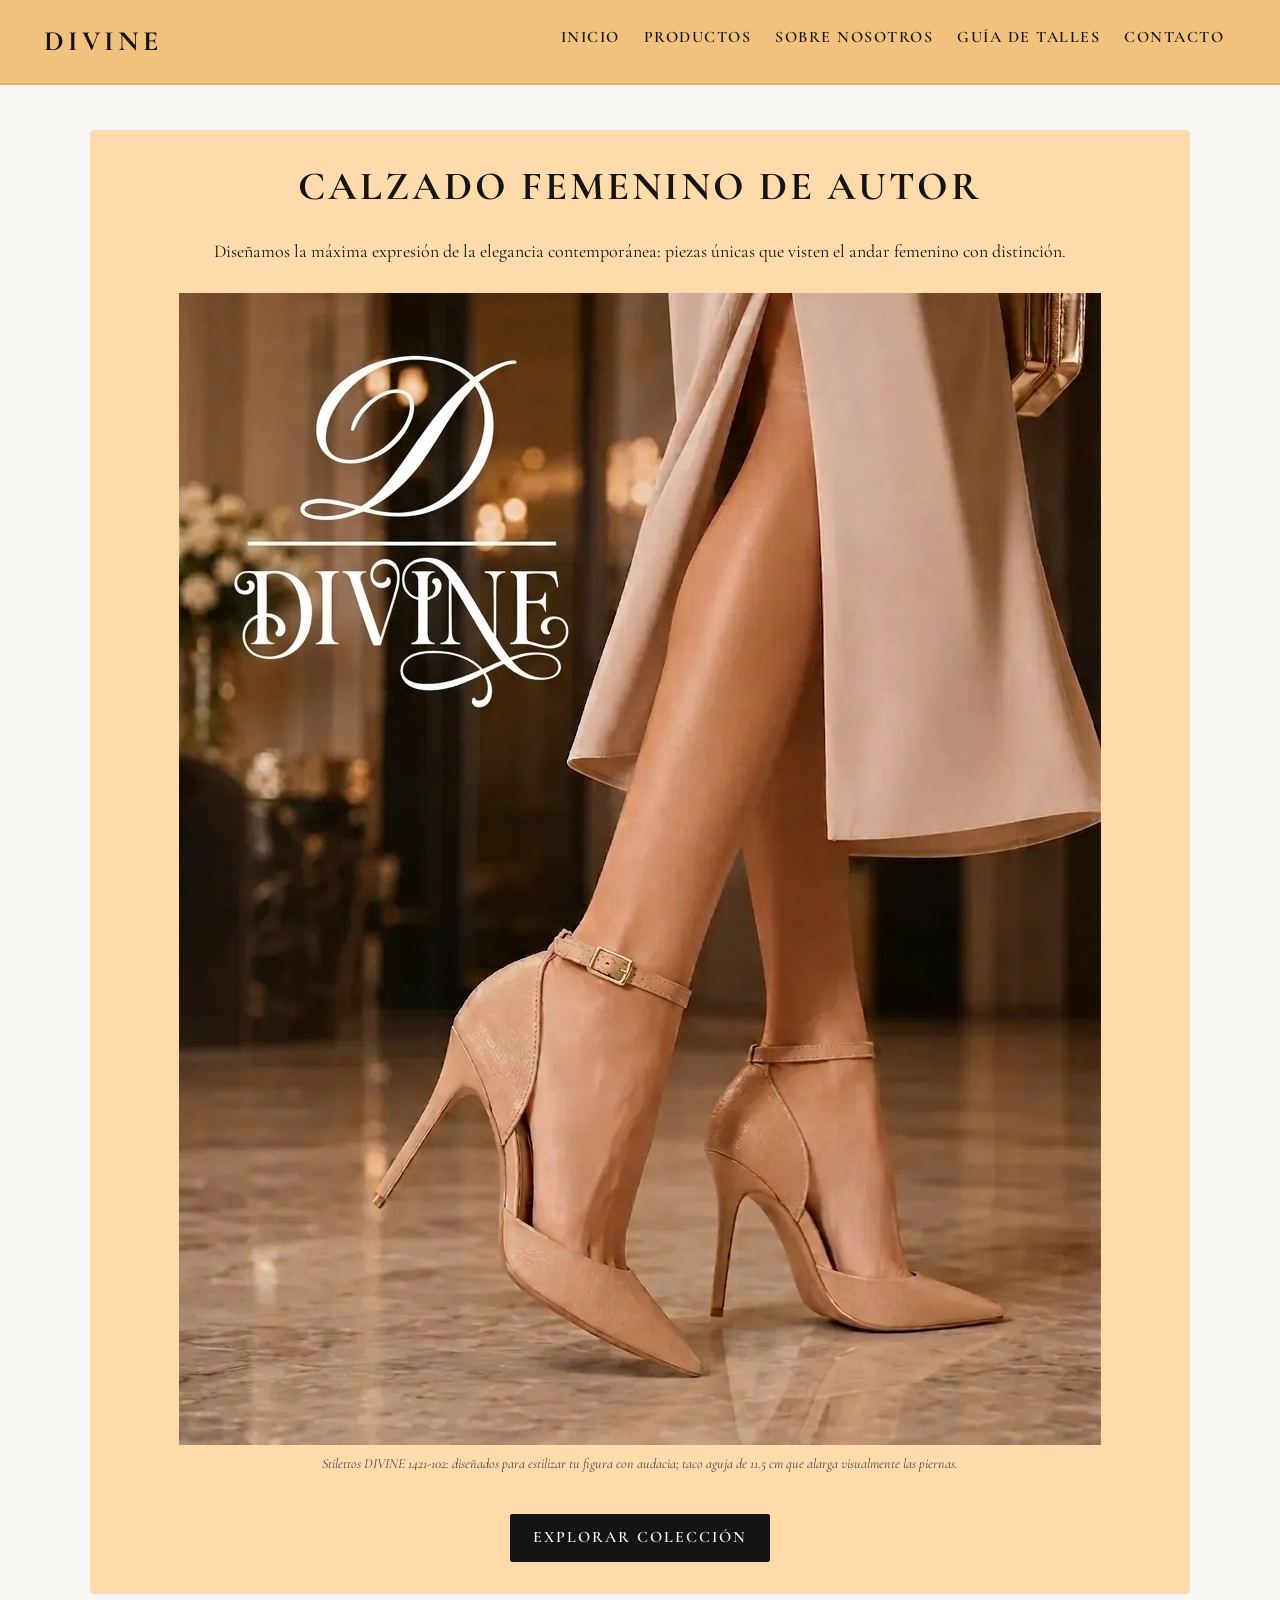
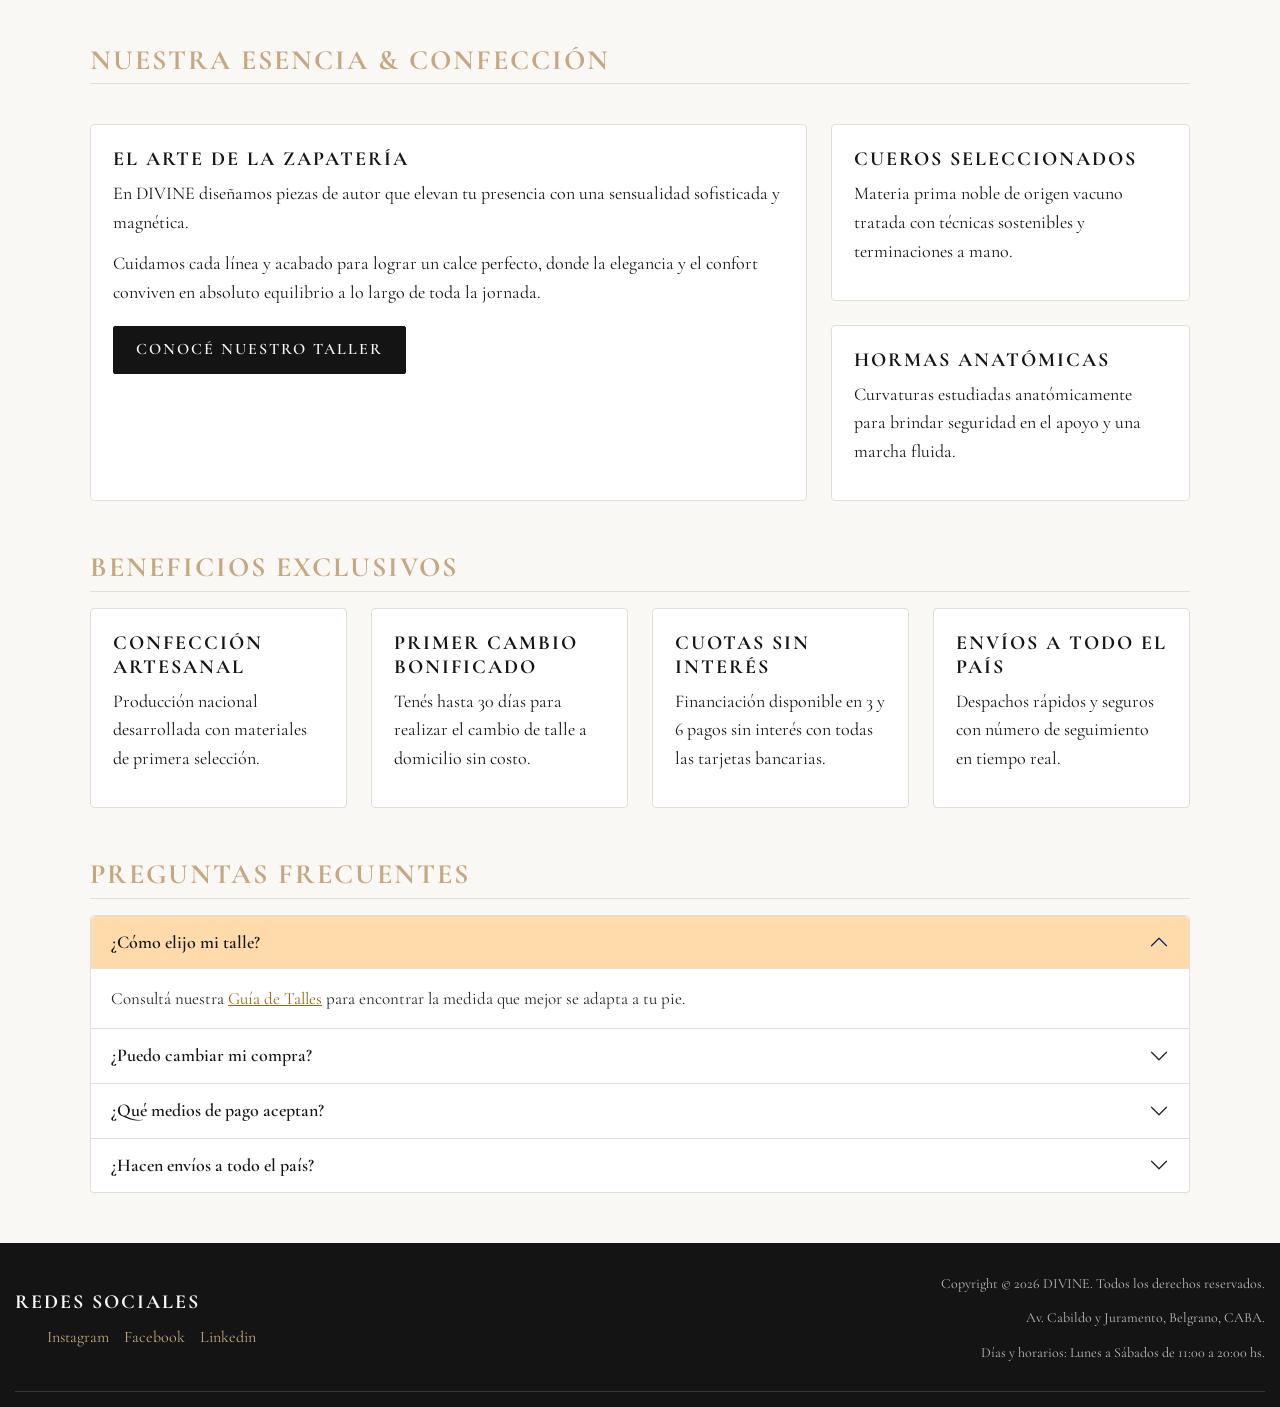
==== commit ef242d23: "se agrego librería AOS en index.html" ====
--- a/index.html
+++ b/index.html
@@ -11,6 +11,8 @@
     <link href="https://fonts.googleapis.com/css2?family=Cormorant+Garamond:ital,wght@0,300..700;1,300..700&family=Playfair+Display:ital,wght@0,400..900;1,400..900&family=Playwrite+BE+WAL+Guides&display=swap" rel="stylesheet">
     <!-- Bootstrap  -->
     <link href="https://cdn.jsdelivr.net/npm/bootstrap@5.3.3/dist/css/bootstrap.min.css" rel="stylesheet" integrity="sha384-QWTKZyjpPEjISv5WaRU9OFeRpok6YctnYmDr5pNlyT2bRjXh0JMhjY6hW+ALEwIH" crossorigin="anonymous">
+    <!-- AOS: animaciones al hacer scroll -->
+    <link href="https://unpkg.com/aos@2.3.1/dist/aos.css" rel="stylesheet">
     <!-- css -->
     <link rel="stylesheet" href="styles/styles.css">
 </head>
@@ -51,7 +53,7 @@
         </section>
 
         <!-- SECCIÓN MAESTRA CON CSS GRID Y GRID-TEMPLATE-AREAS (Con interacción de tarjetas) -->
-        <section class="grid-complejo">
+        <section class="grid-complejo" data-aos="fade-up">
             <h2 class="area-titulo">Nuestra Esencia & Confección</h2>
 
             <article class="area-principal">
@@ -77,28 +79,28 @@
         <section>
             <h2>Beneficios Exclusivos</h2>
             <div class="row g-4">
-                <div class="col-12 col-md-6 col-lg-3">
+                <div class="col-12 col-md-6 col-lg-3" data-aos="zoom-in" data-aos-delay="0">
                     <article class="h-100">
                         <h3>Confección Artesanal</h3>
                         <p>Producción nacional desarrollada con materiales de primera selección.</p>
                     </article>
                 </div>
 
-                <div class="col-12 col-md-6 col-lg-3">
+                <div class="col-12 col-md-6 col-lg-3" data-aos="zoom-in" data-aos-delay="100">
                     <article class="h-100">
                         <h3>Primer Cambio Bonificado</h3>
                         <p>Tenés hasta 30 días para realizar el cambio de talle a domicilio sin costo.</p>
                     </article>
                 </div>
 
-                <div class="col-12 col-md-6 col-lg-3">
+                <div class="col-12 col-md-6 col-lg-3" data-aos="zoom-in" data-aos-delay="200">
                     <article class="h-100">
                         <h3>Cuotas Sin Interés</h3>
                         <p>Financiación disponible en 3 y 6 pagos sin interés con todas las tarjetas bancarias.</p>
                     </article>
                 </div>
 
-                <div class="col-12 col-md-6 col-lg-3">
+                <div class="col-12 col-md-6 col-lg-3" data-aos="zoom-in" data-aos-delay="300">
                     <article class="h-100">
                         <h3>Envíos a Todo el País</h3>
                         <p>Despachos rápidos y seguros con número de seguimiento en tiempo real.</p>
@@ -108,7 +110,7 @@
         </section>
 
         <!-- COMPONENTE INTERACTIVO DE BOOTSTRAP: Acordeón de preguntas frecuentes -->
-        <section>
+        <section data-aos="fade-up">
             <h2>Preguntas Frecuentes</h2>
             <div class="accordion accordion-divine" id="faqDivine">
 
@@ -190,5 +192,14 @@
     <!-- Bootstrap -->
     <script src="https://cdn.jsdelivr.net/npm/bootstrap@5.3.3/dist/js/bootstrap.bundle.min.js" integrity="sha384-YvpcrYf0tY3lHB60NNkmXc5s9fDVZLESaAA55NDzOxhy9GkcIdslK1eN7N6jIeHz" crossorigin="anonymous"></script>
 
+    <!-- AOS -->
+    <script src="https://unpkg.com/aos@2.3.1/dist/aos.js"></script>
+    <script>
+        AOS.init({
+            duration: 800,
+            once: true
+        });
+    </script>
+
 </body>
 </html>
--- a/styles/styles.css
+++ b/styles/styles.css
@@ -25,6 +25,12 @@
   margin: 25px auto;
   padding: 0 15px;
 }
+@media (min-width: 768px) {
+  main {
+    margin: 35px auto;
+    padding: 0 20px;
+  }
+}
 @media (min-width: 1024px) {
   main {
     margin: 45px auto;
@@ -75,6 +81,11 @@
   letter-spacing: 3px;
   text-align: center;
   margin-bottom: 12px;
+}
+@media (min-width: 768px) {
+  h1 {
+    font-size: 36px;
+  }
 }
 @media (min-width: 1024px) {
   h1 {
@@ -89,6 +100,11 @@
   border-bottom: 1px solid #E2DED8;
   padding-bottom: 6px;
 }
+@media (min-width: 768px) {
+  h2 {
+    font-size: 26px;
+  }
+}
 @media (min-width: 1024px) {
   h2 {
     font-size: 28px;
@@ -100,6 +116,16 @@
   margin-bottom: 8px;
 }
 
+@keyframes aparecer-subiendo {
+  from {
+    opacity: 0;
+    transform: translateY(20px);
+  }
+  to {
+    opacity: 1;
+    transform: translateY(0);
+  }
+}
 header {
   background-color: rgb(241, 194, 125);
   padding: 16px 20px;
@@ -211,7 +237,14 @@
   display: grid;
   grid-template-columns: 1fr;
   grid-template-areas: "area-titulo" "area-principal" "area-item-uno" "area-item-dos";
-  gap: 18px;
+  gap: 16px;
+}
+@media (min-width: 768px) {
+  .grid-complejo {
+    grid-template-columns: 1fr 1fr;
+    grid-template-areas: "area-titulo    area-titulo" "area-principal area-principal" "area-item-uno  area-item-dos";
+    gap: 24px;
+  }
 }
 @media (min-width: 1024px) {
   .grid-complejo {
@@ -306,6 +339,12 @@
   align-items: center;
   gap: 15px;
   text-align: center;
+  animation: aparecer-subiendo 0.9s ease-out 0s both;
+}
+@media (min-width: 768px) {
+  .hero {
+    padding: 32px 32px;
+  }
 }
 .hero figure {
   display: flex;
@@ -329,13 +368,13 @@
   box-shadow: 0 8px 24px rgba(0, 0, 0, 0.12);
 }
 .carousel-divine .carousel-item {
-  height: 480px;
+  height: 320px;
   background-color: #141414;
   text-align: center;
 }
-@media (max-width: 768px) {
+@media (min-width: 768px) {
   .carousel-divine .carousel-item {
-    height: 320px;
+    height: 480px;
   }
 }
 .carousel-divine .carousel-item img {
@@ -355,36 +394,36 @@
   background: rgba(20, 20, 20, 0.75);
   backdrop-filter: blur(4px);
   border-radius: 4px;
-  padding: 10px 18px;
-  bottom: 25px;
+  padding: 6px 12px;
+  bottom: 15px;
   left: 10%;
   right: 10%;
 }
-@media (max-width: 768px) {
+@media (min-width: 768px) {
   .carousel-caption-divine {
-    bottom: 15px;
-    padding: 6px 12px;
+    bottom: 25px;
+    padding: 10px 18px;
   }
 }
 .carousel-caption-divine h3 {
   color: #FAF8F5;
-  font-size: 20px;
+  font-size: 16px;
   letter-spacing: 2px;
   margin-bottom: 4px;
 }
-@media (max-width: 768px) {
+@media (min-width: 768px) {
   .carousel-caption-divine h3 {
-    font-size: 16px;
+    font-size: 20px;
   }
 }
 .carousel-caption-divine p {
   color: #dfd9ce;
-  font-size: 14px;
+  font-size: 12px;
   margin-bottom: 0;
 }
-@media (max-width: 768px) {
+@media (min-width: 768px) {
   .carousel-caption-divine p {
-    font-size: 12px;
+    font-size: 14px;
   }
 }
 
@@ -399,7 +438,8 @@
 }
 
 article,
-.tarjeta-grid {
+.tarjeta-grid,
+.tarjeta-resena {
   background-color: #FFFFFF;
   border: 1px solid #E2DED8;
   border-radius: 4px;
@@ -410,29 +450,39 @@
   justify-content: flex-start;
 }
 article:hover,
-.tarjeta-grid:hover {
+.tarjeta-grid:hover,
+.tarjeta-resena:hover {
   transform: translateY(-4px);
   box-shadow: 0 8px 20px rgba(0, 0, 0, 0.08);
   border-color: #C5A880;
 }
 
-.contenedor-beneficios {
-  display: flex;
-  flex-direction: column;
-  gap: 18px;
-}
-@media (min-width: 1024px) {
-  .contenedor-beneficios {
-    flex-direction: row;
-    flex-wrap: wrap;
-    gap: 20px;
-  }
-}
-@media (min-width: 1024px) {
-  .contenedor-beneficios article {
-    flex: 1 1 calc(25% - 20px);
-    min-width: 220px;
-  }
+.accordion-divine {
+  --bs-accordion-bg: #FFFFFF;
+  --bs-accordion-border-color: #E2DED8;
+  --bs-accordion-border-radius: 4px;
+  --bs-accordion-btn-color: #141414;
+  --bs-accordion-active-color: #141414;
+  --bs-accordion-active-bg: rgb(255, 219, 172);
+  --bs-accordion-btn-focus-box-shadow: 0 0 0 0.2rem #C5A880;
+}
+.accordion-divine .accordion-header {
+  margin: 0;
+  font-size: inherit;
+  letter-spacing: normal;
+  text-transform: none;
+}
+.accordion-divine .accordion-button {
+  font-family: "Cormorant Garamond", Georgia, serif;
+  font-size: 18px;
+  font-weight: 600;
+}
+.accordion-divine .accordion-body {
+  font-family: "Cormorant Garamond", Georgia, serif;
+  font-size: 17px;
+}
+.accordion-divine .accordion-body a {
+  color: #996515;
 }
 
 .btn-divine {
@@ -455,6 +505,7 @@
   color: #141414;
   border-color: #C5A880;
   box-shadow: 0 4px 12px rgba(197, 168, 128, 0.35);
+  transform: translateY(-2px);
 }
 .btn-divine:focus {
   outline: 2px dashed #141414;
@@ -466,24 +517,13 @@
 }
 
 .seccion-resenas {
-  margin-top: 50px;
-  margin-bottom: 50px;
+  margin-top: 48px;
+  margin-bottom: 48px;
 }
 
 .tarjeta-resena {
-  background-color: #FFFFFF;
-  border: 1px solid #E2DED8;
-  border-radius: 4px;
   padding: 24px;
-  display: flex;
-  flex-direction: column;
-  transition: transform 0.25s ease, box-shadow 0.25s ease, border-color 0.25s ease;
   justify-content: space-between;
-}
-.tarjeta-resena:hover {
-  transform: translateY(-4px);
-  box-shadow: 0 8px 20px rgba(0, 0, 0, 0.08);
-  border-color: #C5A880;
 }
 
 .estrellas-calificacion {
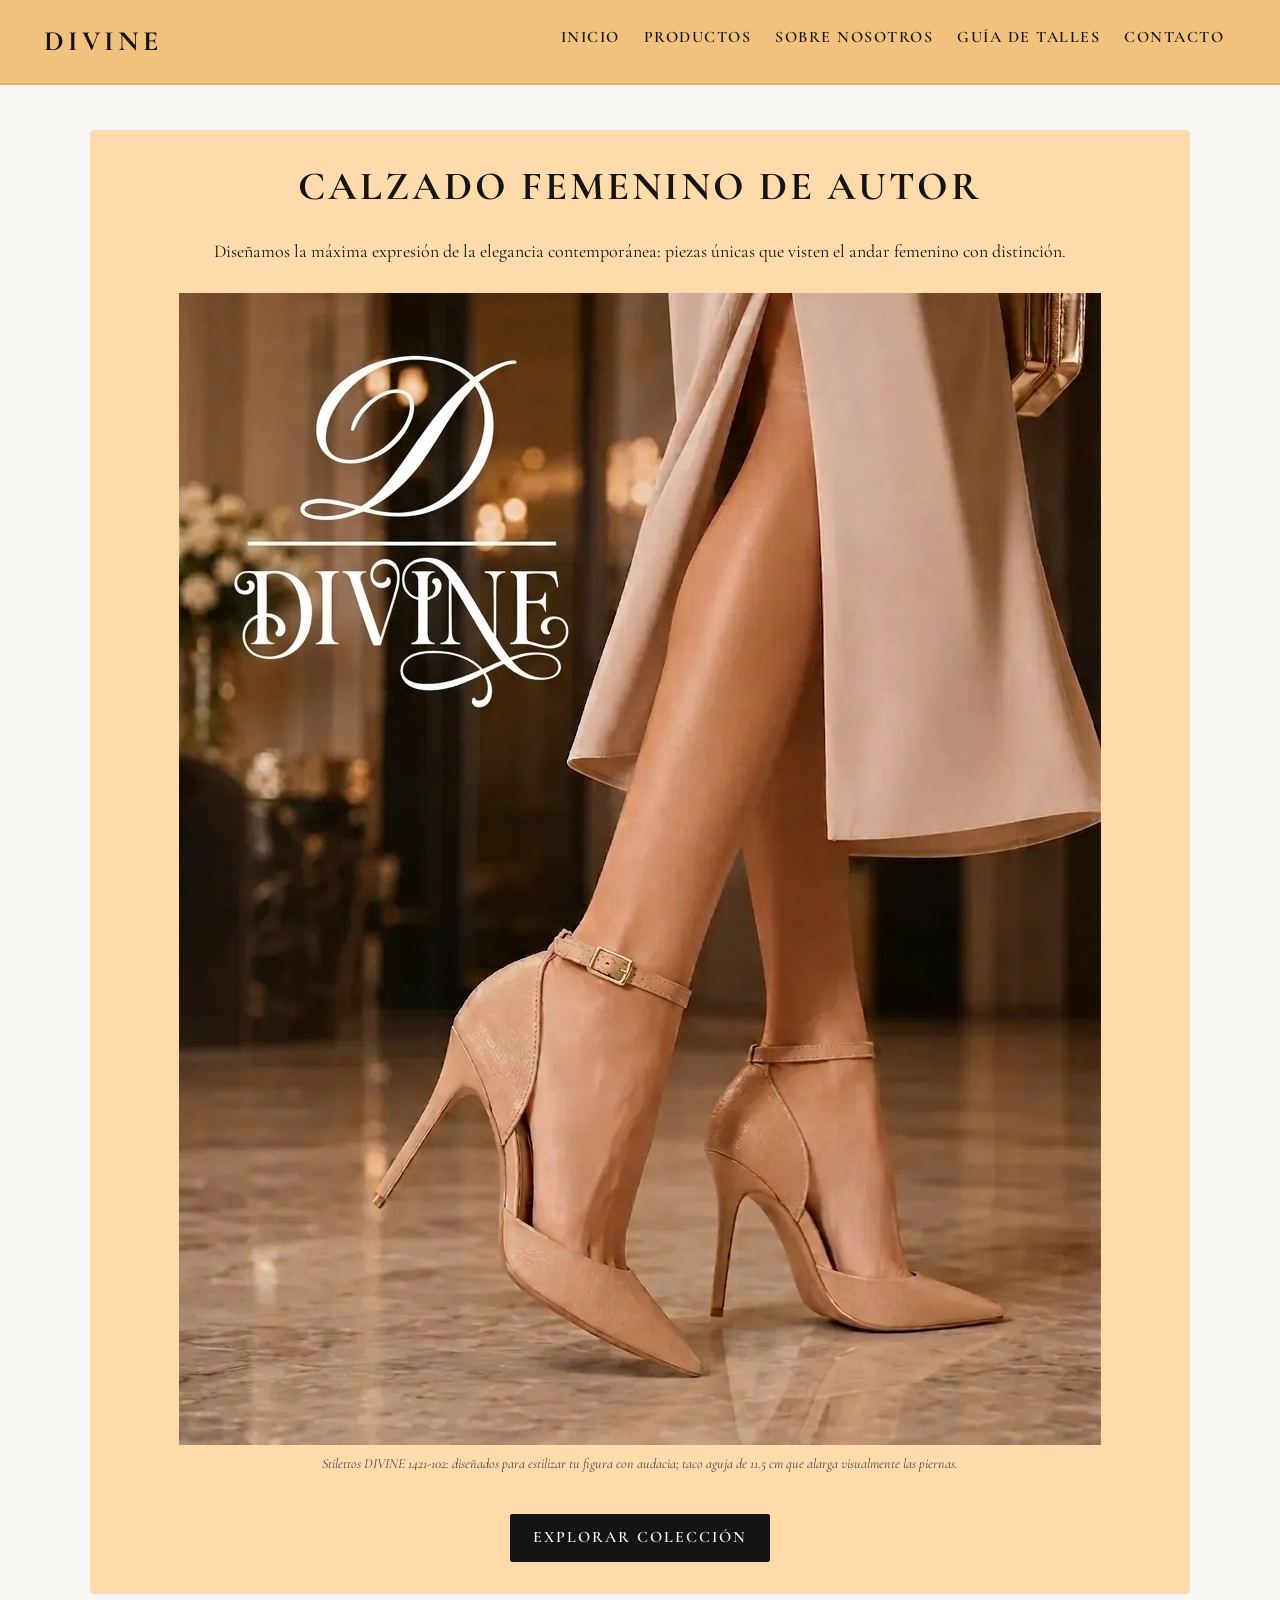
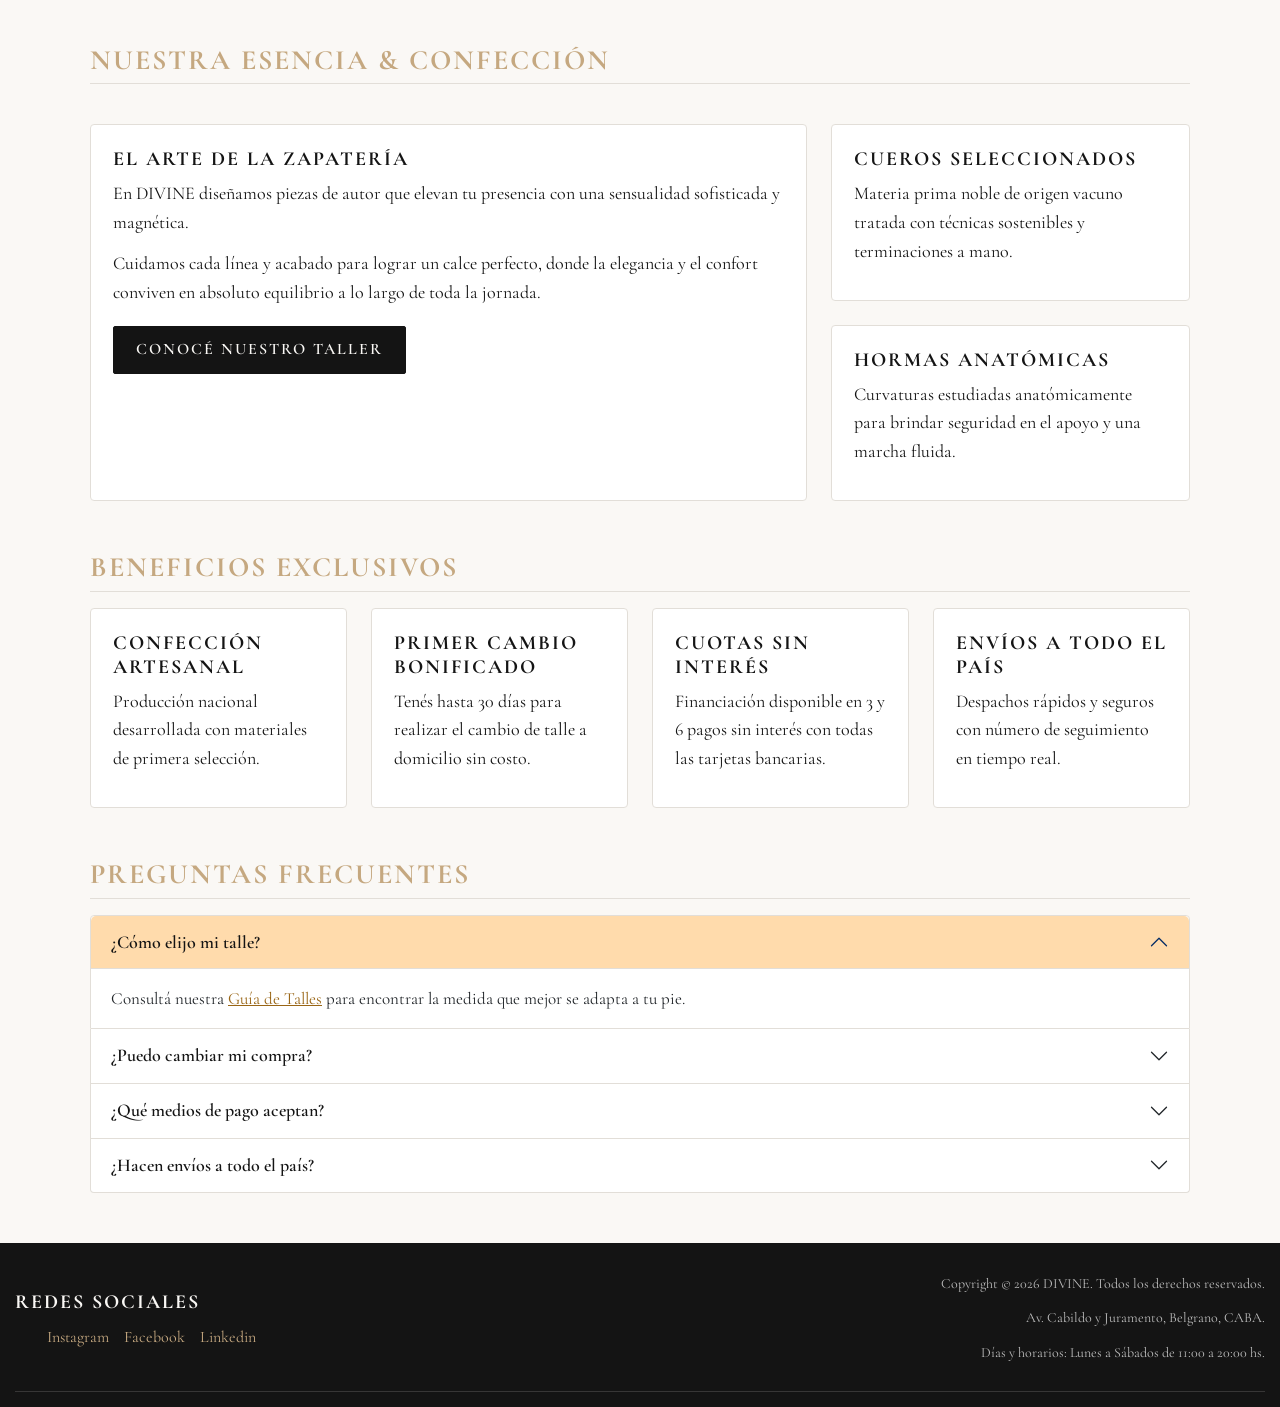
==== commit 4cc634d1: "se agrego meta description, keywords, h1 y alt descriptivos" ====
--- a/index.html
+++ b/index.html
@@ -4,7 +4,21 @@
 <head>
     <meta charset="UTF-8">
     <meta name="viewport" content="width=device-width, initial-scale=1.0">
-    <title>DIVINE | Inicio</title>
+    <title>Calzado Femenino de Autor en Cuero | DIVINE Buenos Aires</title>
+    <!-- SEO: meta tags -->
+    <meta name="description" content="DIVINE diseña calzado femenino de autor: stilettos y sandalias en cuero legítimo con confección artesanal. Envíos a todo el país y cuotas sin interés.">
+    <meta name="keywords" content="calzado femenino de autor, zapatos de cuero mujer, stilettos, sandalias de charol, calzado artesanal, DIVINE, Buenos Aires">
+    <meta name="author" content="DIVINE">
+    <meta name="robots" content="index, follow">
+    <link rel="canonical" href="https://fabiolaestudio23.github.io/proyecto-divine-coderhause-94785/">
+    <!-- Open Graph: vista previa al compartir -->
+    <meta property="og:type" content="website">
+    <meta property="og:locale" content="es_AR">
+    <meta property="og:site_name" content="DIVINE">
+    <meta property="og:title" content="Calzado Femenino de Autor en Cuero | DIVINE Buenos Aires">
+    <meta property="og:description" content="DIVINE diseña calzado femenino de autor: stilettos y sandalias en cuero legítimo con confección artesanal. Envíos a todo el país y cuotas sin interés.">
+    <meta property="og:url" content="https://fabiolaestudio23.github.io/proyecto-divine-coderhause-94785/">
+    <meta property="og:image" content="https://fabiolaestudio23.github.io/proyecto-divine-coderhause-94785/img/stilettos-charol-beige-taco-aguja-divine.jpg">
     <!-- Google Fonts -->
     <link rel="preconnect" href="https://fonts.googleapis.com">
     <link rel="preconnect" href="https://fonts.gstatic.com" crossorigin>
@@ -46,7 +60,7 @@
             <h1>Calzado Femenino de Autor</h1>
             <p>Diseñamos la máxima expresión de la elegancia contemporánea: piezas únicas que visten el andar femenino con distinción.</p>
             <figure>
-                <img src="img/stilettos-beige-divine.jpg" alt="Stilettos Divine Mujer 1421-102 – Charol Brillante Taco Aguja 11.5 cm">
+                <img src="img/stilettos-charol-beige-taco-aguja-divine.jpg" alt="Stilettos Divine Mujer 1421-102 – Charol Brillante Taco Aguja 11.5 cm">
                 <figcaption>Stilettos DIVINE 1421-102: diseñados para estilizar tu figura con audacia; taco aguja de 11.5 cm que alarga visualmente las piernas.</figcaption>
             </figure>
             <a href="pages/productos.html" class="btn-divine mt-2">Explorar Colección</a>
@@ -54,7 +68,7 @@
 
         <!-- SECCIÓN MAESTRA CON CSS GRID Y GRID-TEMPLATE-AREAS (Con interacción de tarjetas) -->
         <section class="grid-complejo" data-aos="fade-up">
-            <h2 class="area-titulo">Nuestra Esencia & Confección</h2>
+            <h2 class="area-titulo">Nuestra Esencia &amp; Confección</h2>
 
             <article class="area-principal">
                 <h3>El Arte de la Zapatería</h3>
@@ -176,7 +190,7 @@
                 <h3 class="redessocialeswhite">Redes sociales</h3>
                 <ul>
                     <li><a href="https://www.instagram.com/" target="_blank" rel="noopener noreferrer">Instagram</a></li>
-                    <li><a href="http://www.facebook.com" target="_blank" rel="noopener noreferrer">Facebook</a></li>
+                    <li><a href="https://www.facebook.com" target="_blank" rel="noopener noreferrer">Facebook</a></li>
                     <li><a href="https://ar.linkedin.com/" target="_blank" rel="noopener noreferrer">Linkedin</a></li>
                 </ul>
             </div>
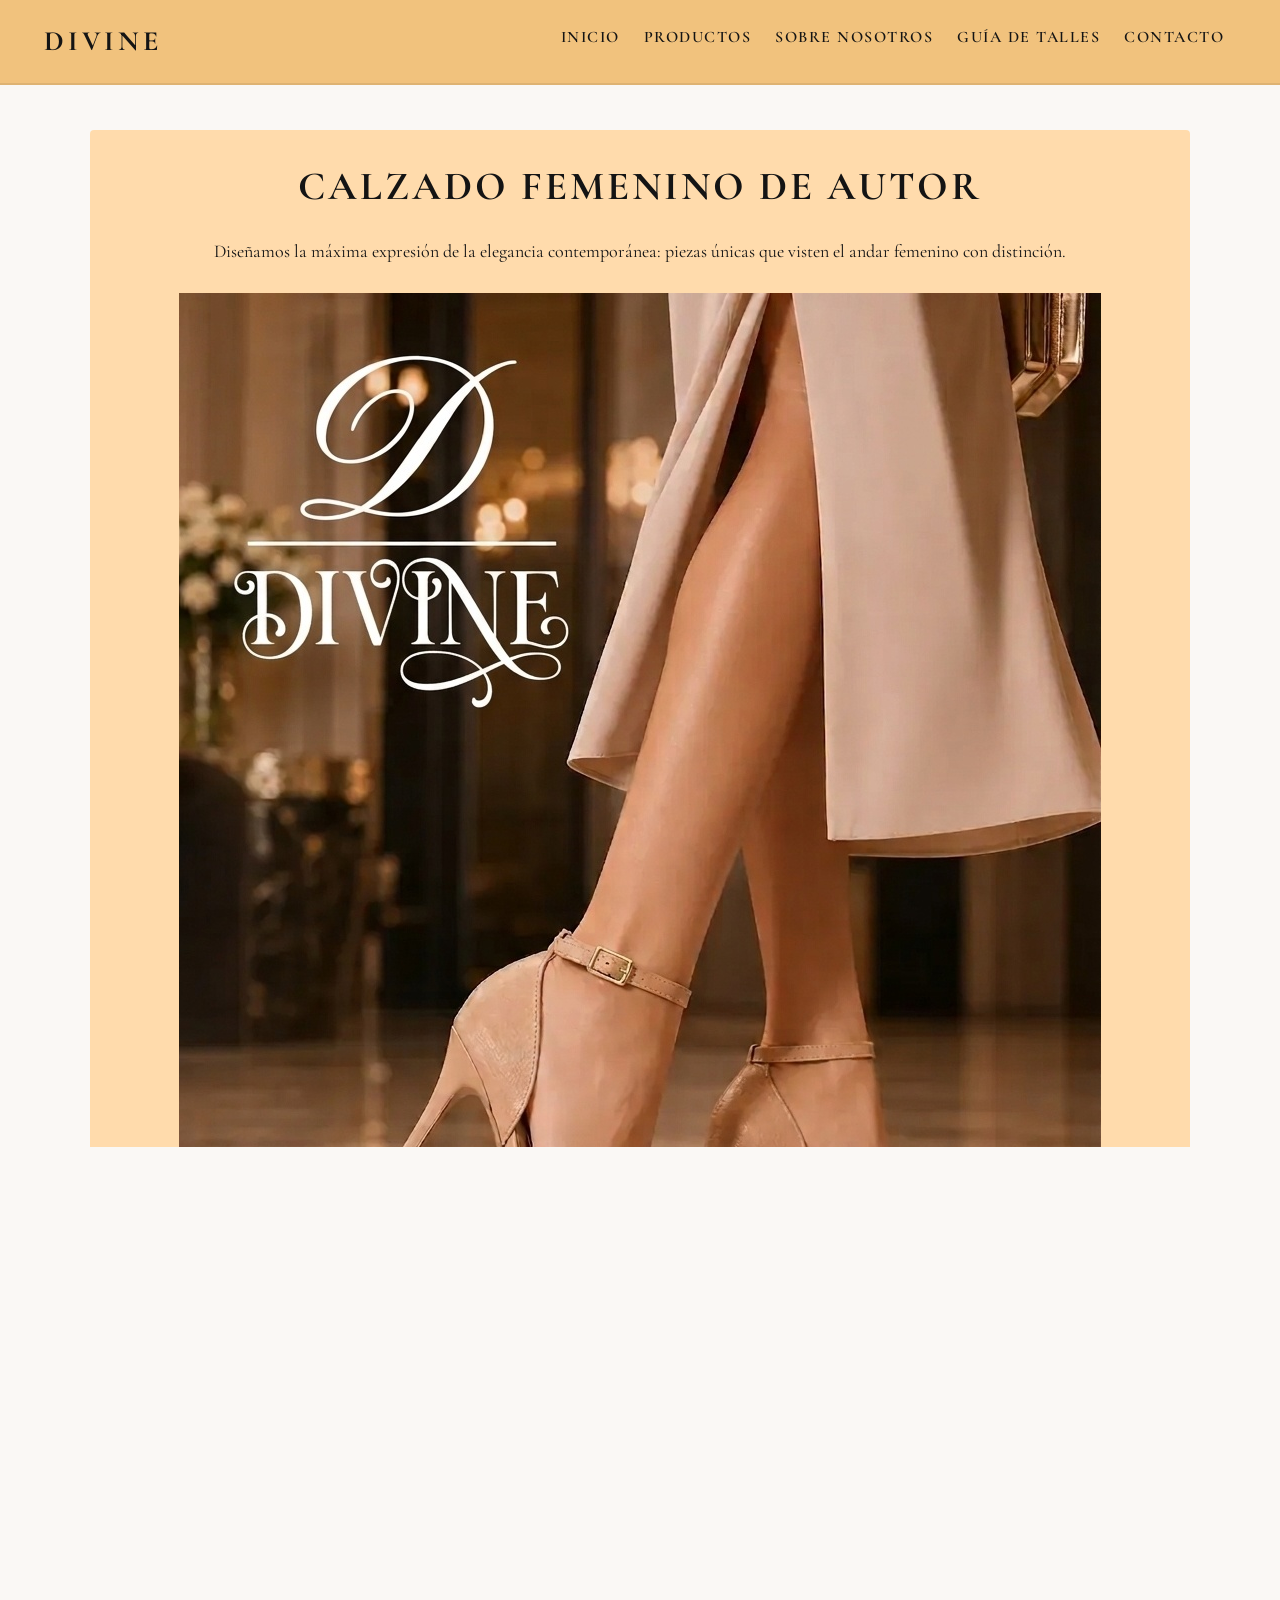
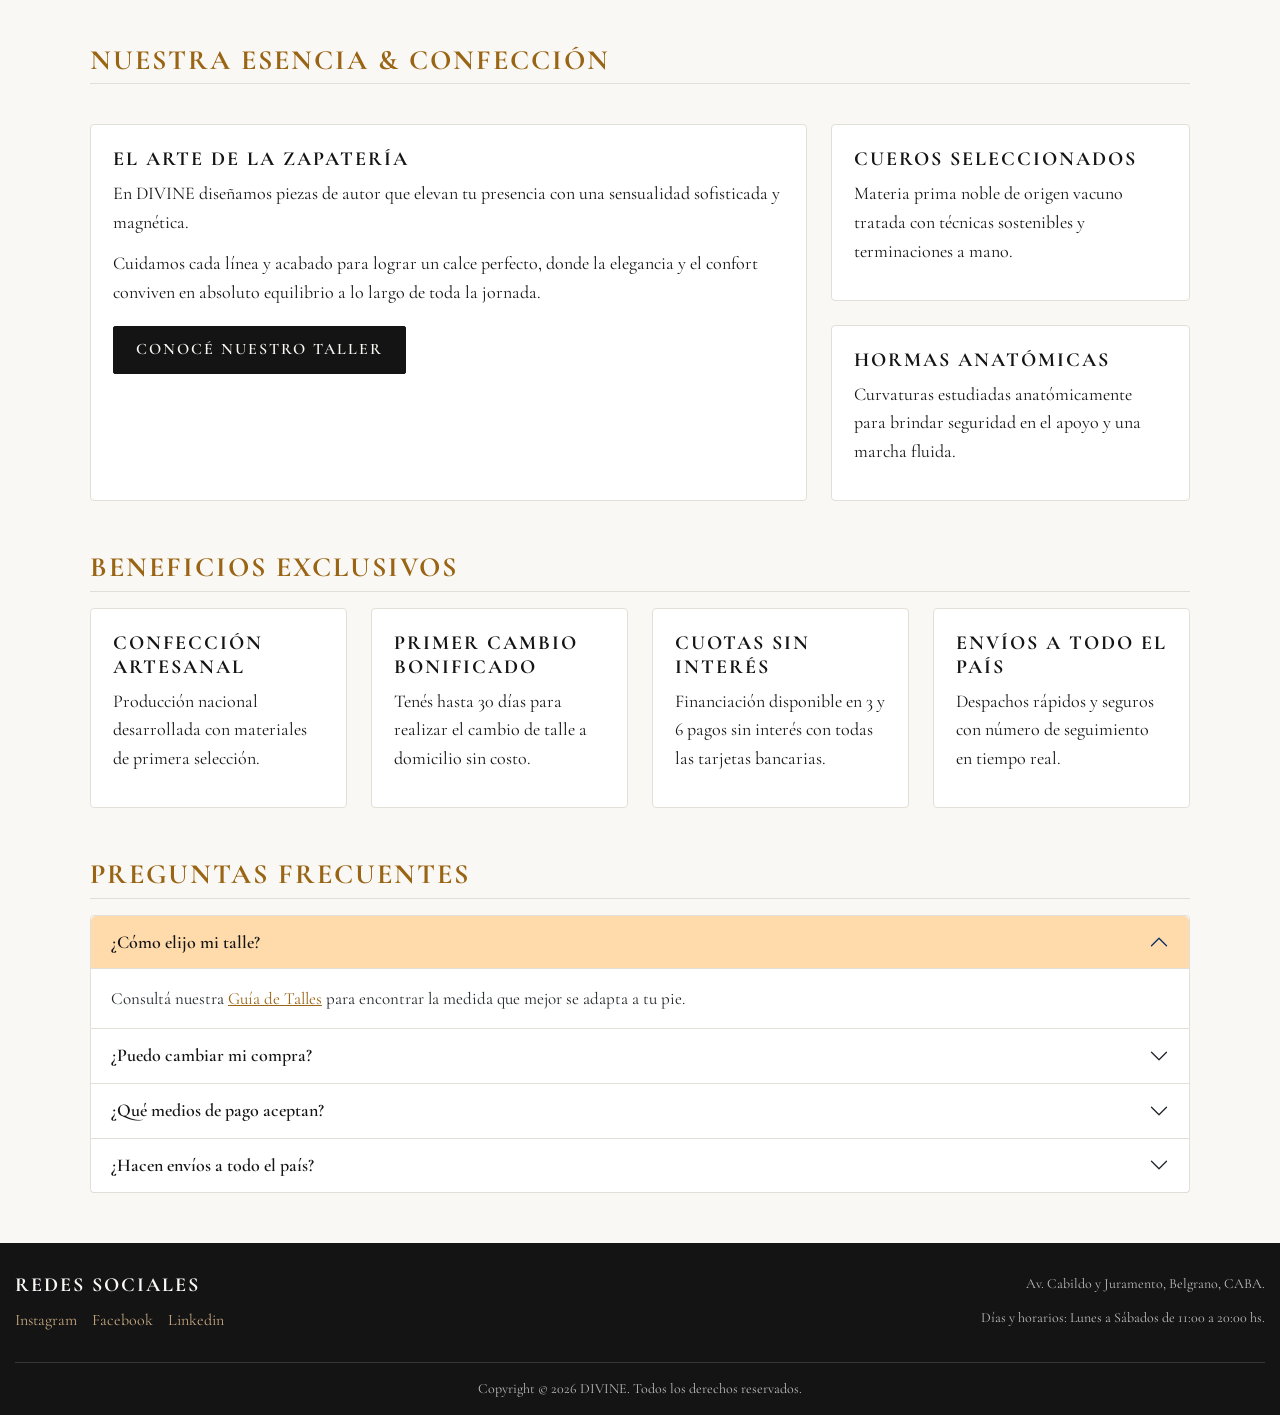
==== commit 7ff8eff4: "Mejoras de semántica y accesibilidad según devolución del profesor" ====
--- a/index.html
+++ b/index.html
@@ -185,22 +185,23 @@
     </main>
 
     <footer>
-        <div class="contenedor-footer">
-            <div>
-                <h3 class="redessocialeswhite">Redes sociales</h3>
-                <ul>
-                    <li><a href="https://www.instagram.com/" target="_blank" rel="noopener noreferrer">Instagram</a></li>
-                    <li><a href="https://www.facebook.com" target="_blank" rel="noopener noreferrer">Facebook</a></li>
-                    <li><a href="https://ar.linkedin.com/" target="_blank" rel="noopener noreferrer">Linkedin</a></li>
-                </ul>
-            </div>
-
-            <div>
-                <p>Copyright © 2026 DIVINE. Todos los derechos reservados.</p>
-                <p>Av. Cabildo y Juramento, Belgrano, CABA.</p>
-                <p>Días y horarios: Lunes a Sábados de 11:00 a 20:00 hs.</p>
-            </div>
-        </div>
+        <!-- Redes sociales: navegación secundaria del sitio -->
+        <nav class="footer-redes" aria-labelledby="titulo-redes">
+            <h3 id="titulo-redes" class="redessocialeswhite">Redes sociales</h3>
+            <ul>
+                <li><a href="https://www.instagram.com/" target="_blank" rel="noopener noreferrer">Instagram</a></li>
+                <li><a href="https://www.facebook.com" target="_blank" rel="noopener noreferrer">Facebook</a></li>
+                <li><a href="https://ar.linkedin.com/" target="_blank" rel="noopener noreferrer">Linkedin</a></li>
+            </ul>
+        </nav>
+
+        <!-- Datos de contacto de la tienda: <address> en lugar de <div> -->
+        <address class="footer-datos">
+            <p>Av. Cabildo y Juramento, Belgrano, CABA.</p>
+            <p>Días y horarios: Lunes a Sábados de 11:00 a 20:00 hs.</p>
+        </address>
+
+        <p class="footer-copy"><small>Copyright © 2026 DIVINE. Todos los derechos reservados.</small></p>
     </footer>
 
     <!-- Bootstrap -->
--- a/styles/styles.css
+++ b/styles/styles.css
@@ -11,6 +11,11 @@
 
 p {
   margin-bottom: 12px;
+}
+
+address {
+  font-style: normal;
+  margin-bottom: 0;
 }
 
 img {
@@ -95,7 +100,7 @@
 
 h2 {
   font-size: 24px;
-  color: #C5A880;
+  color: #996515;
   margin-bottom: 16px;
   border-bottom: 1px solid #E2DED8;
   padding-bottom: 6px;
@@ -275,10 +280,18 @@
   background-color: #141414;
   color: #FAF8F5;
   padding: 30px 15px 15px;
-  display: flex;
-  flex-direction: column;
-  align-items: center;
+  display: grid;
   gap: 20px;
+  justify-items: center;
+  text-align: center;
+}
+@media (min-width: 1024px) {
+  footer {
+    grid-template-columns: 1fr auto;
+    align-items: center;
+    justify-items: start;
+    text-align: left;
+  }
 }
 footer ul {
   list-style: none;
@@ -286,6 +299,7 @@
   gap: 15px;
   margin-left: 0;
   margin-bottom: 0;
+  padding-left: 0;
 }
 footer a {
   color: #C5A880;
@@ -297,33 +311,53 @@
   color: #FAF8F5;
   text-decoration: underline;
 }
-footer div:last-child p {
-  text-align: center;
+
+.footer-redes {
+  display: block;
+}
+.footer-redes a {
+  font-family: inherit;
+  font-weight: 400;
+  text-transform: none;
+  letter-spacing: normal;
+  padding-bottom: 0;
+}
+.footer-redes a:hover {
+  border-bottom: none;
+}
+@media (min-width: 1024px) {
+  .footer-redes a {
+    font-size: 16px;
+  }
+}
+
+.footer-datos {
+  font-style: normal;
+  margin-bottom: 0;
+}
+.footer-datos p {
   font-size: 14px;
   color: #BDBDBD;
 }
 @media (min-width: 1024px) {
-  footer div:last-child p {
+  .footer-datos {
+    justify-self: end;
     text-align: right;
   }
 }
 
-.contenedor-footer {
-  width: 100%;
-  display: flex;
-  flex-direction: column;
-  align-items: center;
-  gap: 15px;
-  padding-bottom: 15px;
-  border-bottom: 1px solid rgba(250, 248, 245, 0.15);
+.footer-copy {
+  grid-column: 1/-1;
+  justify-self: stretch;
   text-align: center;
-}
-@media (min-width: 1024px) {
-  .contenedor-footer {
-    flex-direction: row;
-    justify-content: space-between;
-    text-align: left;
-  }
+  margin-bottom: 0;
+  padding-top: 15px;
+  border-top: 1px solid rgba(250, 248, 245, 0.15);
+  font-size: 14px;
+  color: #BDBDBD;
+}
+.footer-copy small {
+  font-size: inherit;
 }
 
 .redessocialeswhite {
@@ -527,7 +561,7 @@
 }
 
 .estrellas-calificacion {
-  color: #C5A880;
+  color: #996515;
   font-size: 18px;
   letter-spacing: 2px;
 }
@@ -537,6 +571,13 @@
   font-weight: 700;
   color: #141414;
   margin-bottom: 8px;
+}
+
+.resena-cita {
+  flex-grow: 1;
+  display: flex;
+  flex-direction: column;
+  margin-bottom: 0;
 }
 
 .resena-texto {
@@ -547,6 +588,9 @@
   flex-grow: 1;
   margin-bottom: 15px;
 }
+.resena-texto p {
+  margin-bottom: 0;
+}
 
 .resena-autor {
   display: flex;
@@ -565,6 +609,6 @@
 }
 
 .autor-ciudad {
-  color: #777777;
+  color: #6E6E6E;
   font-style: italic;
 }
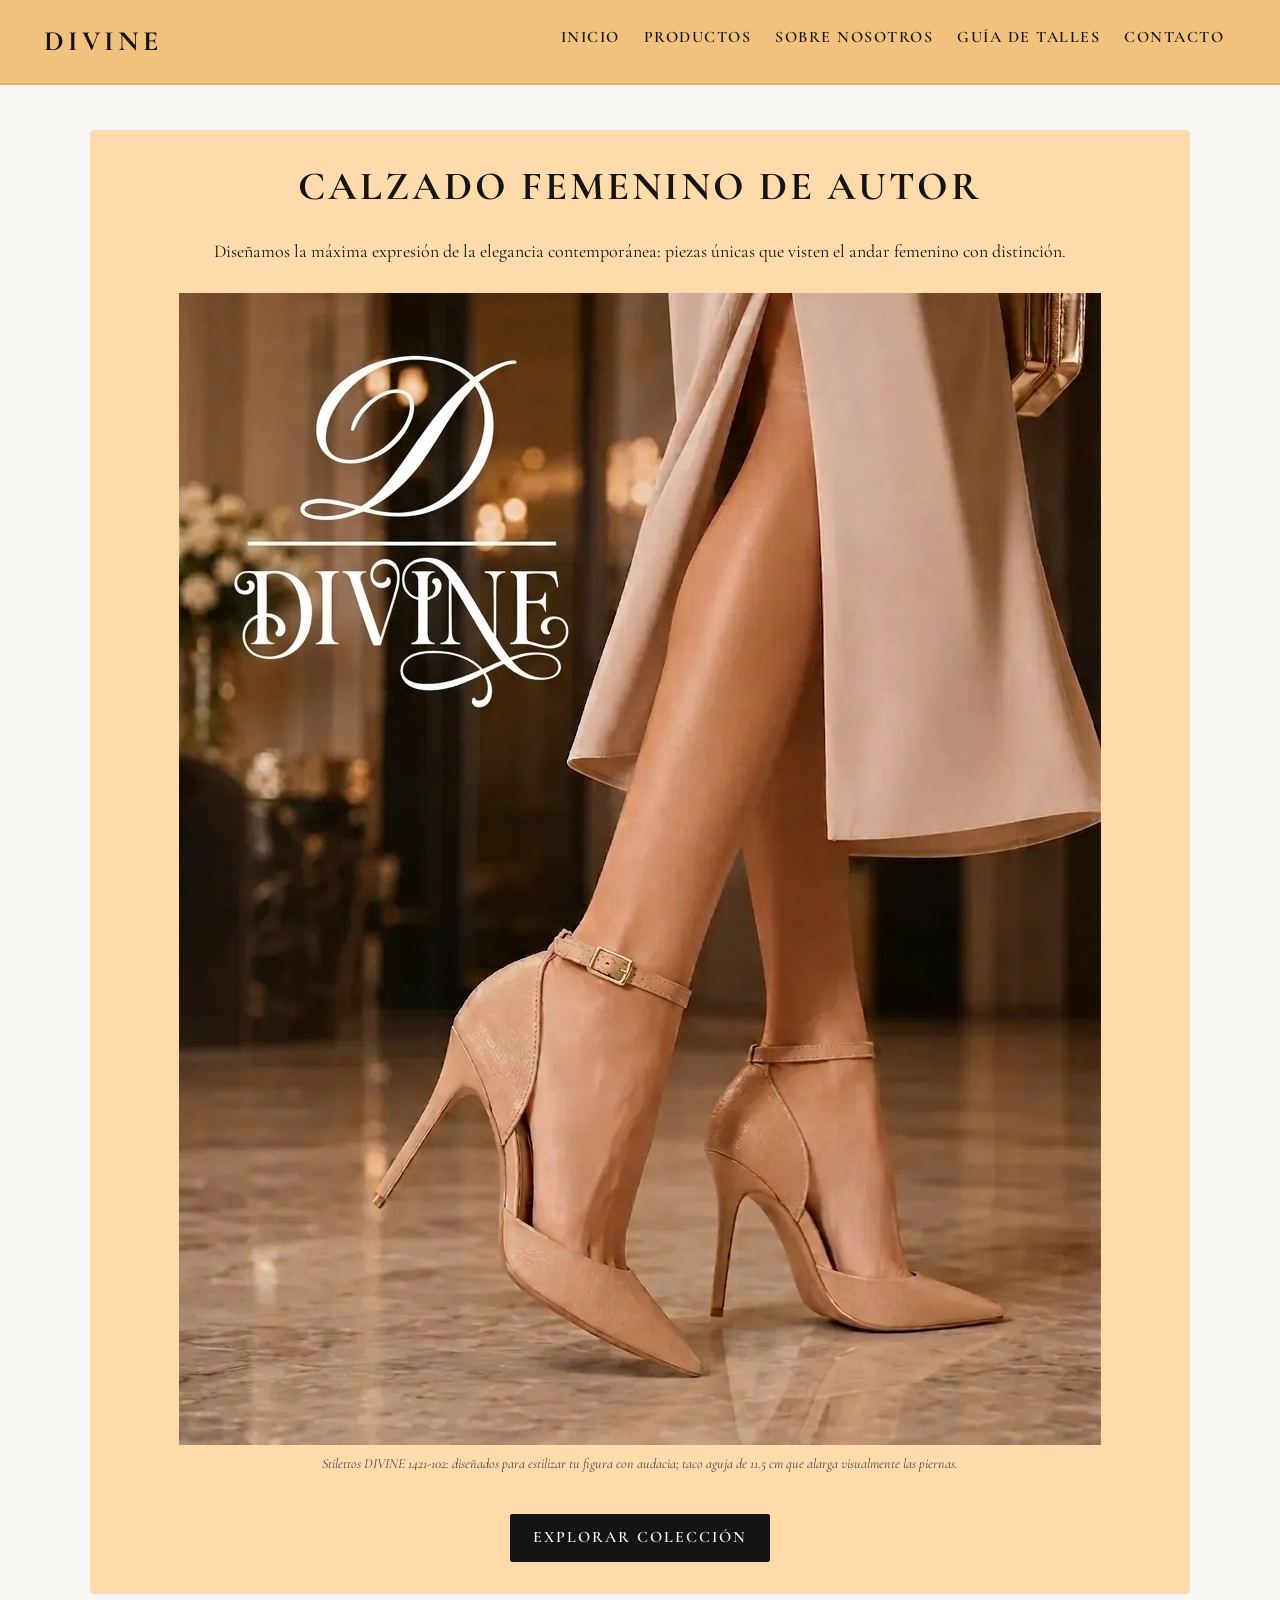
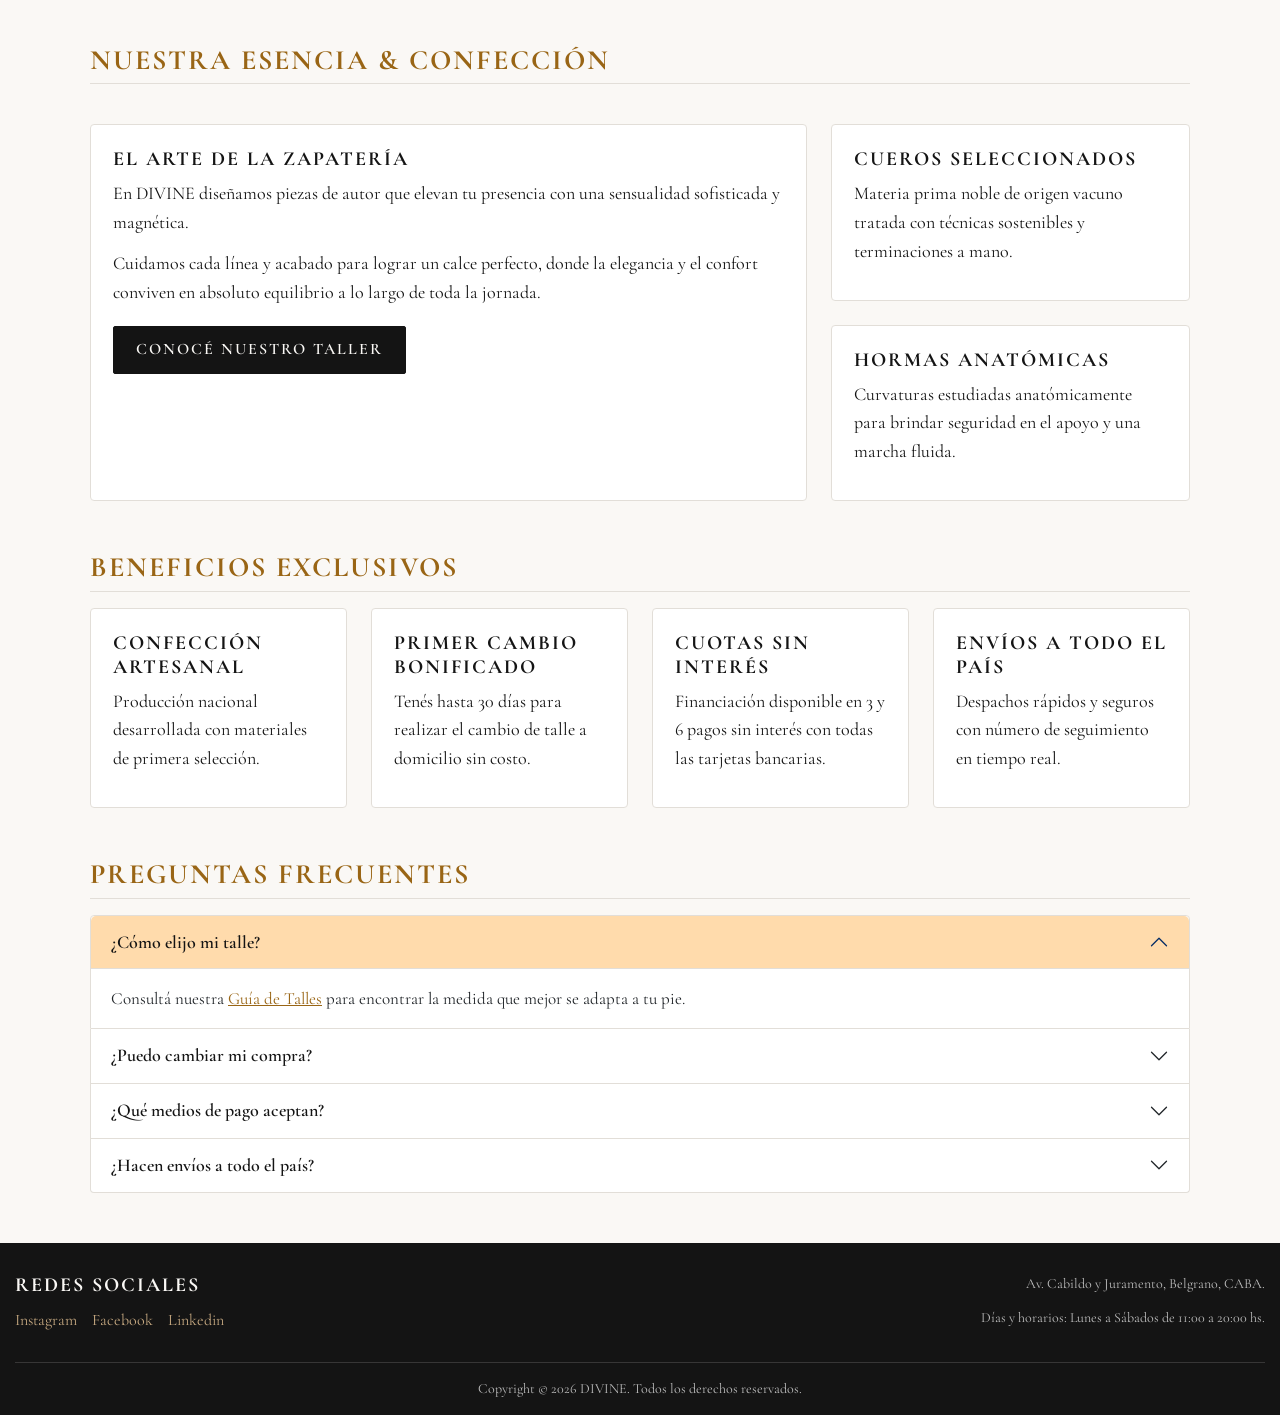
==== commit 411ba117: "Mueve imágenes a assets/ y agrega el link del deploy en Netlify" ====
--- a/index.html
+++ b/index.html
@@ -10,15 +10,15 @@
     <meta name="keywords" content="calzado femenino de autor, zapatos de cuero mujer, stilettos, sandalias de charol, calzado artesanal, DIVINE, Buenos Aires">
     <meta name="author" content="DIVINE">
     <meta name="robots" content="index, follow">
-    <link rel="canonical" href="https://fabiolaestudio23.github.io/proyecto-divine-coderhause-94785/">
+    <link rel="canonical" href="https://divine-calzado.netlify.app/">
     <!-- Open Graph: vista previa al compartir -->
     <meta property="og:type" content="website">
     <meta property="og:locale" content="es_AR">
     <meta property="og:site_name" content="DIVINE">
     <meta property="og:title" content="Calzado Femenino de Autor en Cuero | DIVINE Buenos Aires">
     <meta property="og:description" content="DIVINE diseña calzado femenino de autor: stilettos y sandalias en cuero legítimo con confección artesanal. Envíos a todo el país y cuotas sin interés.">
-    <meta property="og:url" content="https://fabiolaestudio23.github.io/proyecto-divine-coderhause-94785/">
-    <meta property="og:image" content="https://fabiolaestudio23.github.io/proyecto-divine-coderhause-94785/img/stilettos-charol-beige-taco-aguja-divine.jpg">
+    <meta property="og:url" content="https://divine-calzado.netlify.app/">
+    <meta property="og:image" content="https://divine-calzado.netlify.app/assets/img/stilettos-charol-beige-taco-aguja-divine.jpg">
     <!-- Google Fonts -->
     <link rel="preconnect" href="https://fonts.googleapis.com">
     <link rel="preconnect" href="https://fonts.gstatic.com" crossorigin>
@@ -60,7 +60,7 @@
             <h1>Calzado Femenino de Autor</h1>
             <p>Diseñamos la máxima expresión de la elegancia contemporánea: piezas únicas que visten el andar femenino con distinción.</p>
             <figure>
-                <img src="img/stilettos-charol-beige-taco-aguja-divine.jpg" alt="Stilettos Divine Mujer 1421-102 – Charol Brillante Taco Aguja 11.5 cm">
+                <img src="assets/img/stilettos-charol-beige-taco-aguja-divine.jpg" alt="Stilettos Divine Mujer 1421-102 – Charol Brillante Taco Aguja 11.5 cm">
                 <figcaption>Stilettos DIVINE 1421-102: diseñados para estilizar tu figura con audacia; taco aguja de 11.5 cm que alarga visualmente las piernas.</figcaption>
             </figure>
             <a href="pages/productos.html" class="btn-divine mt-2">Explorar Colección</a>
@@ -218,3 +218,4 @@
 
 </body>
 </html>
+
